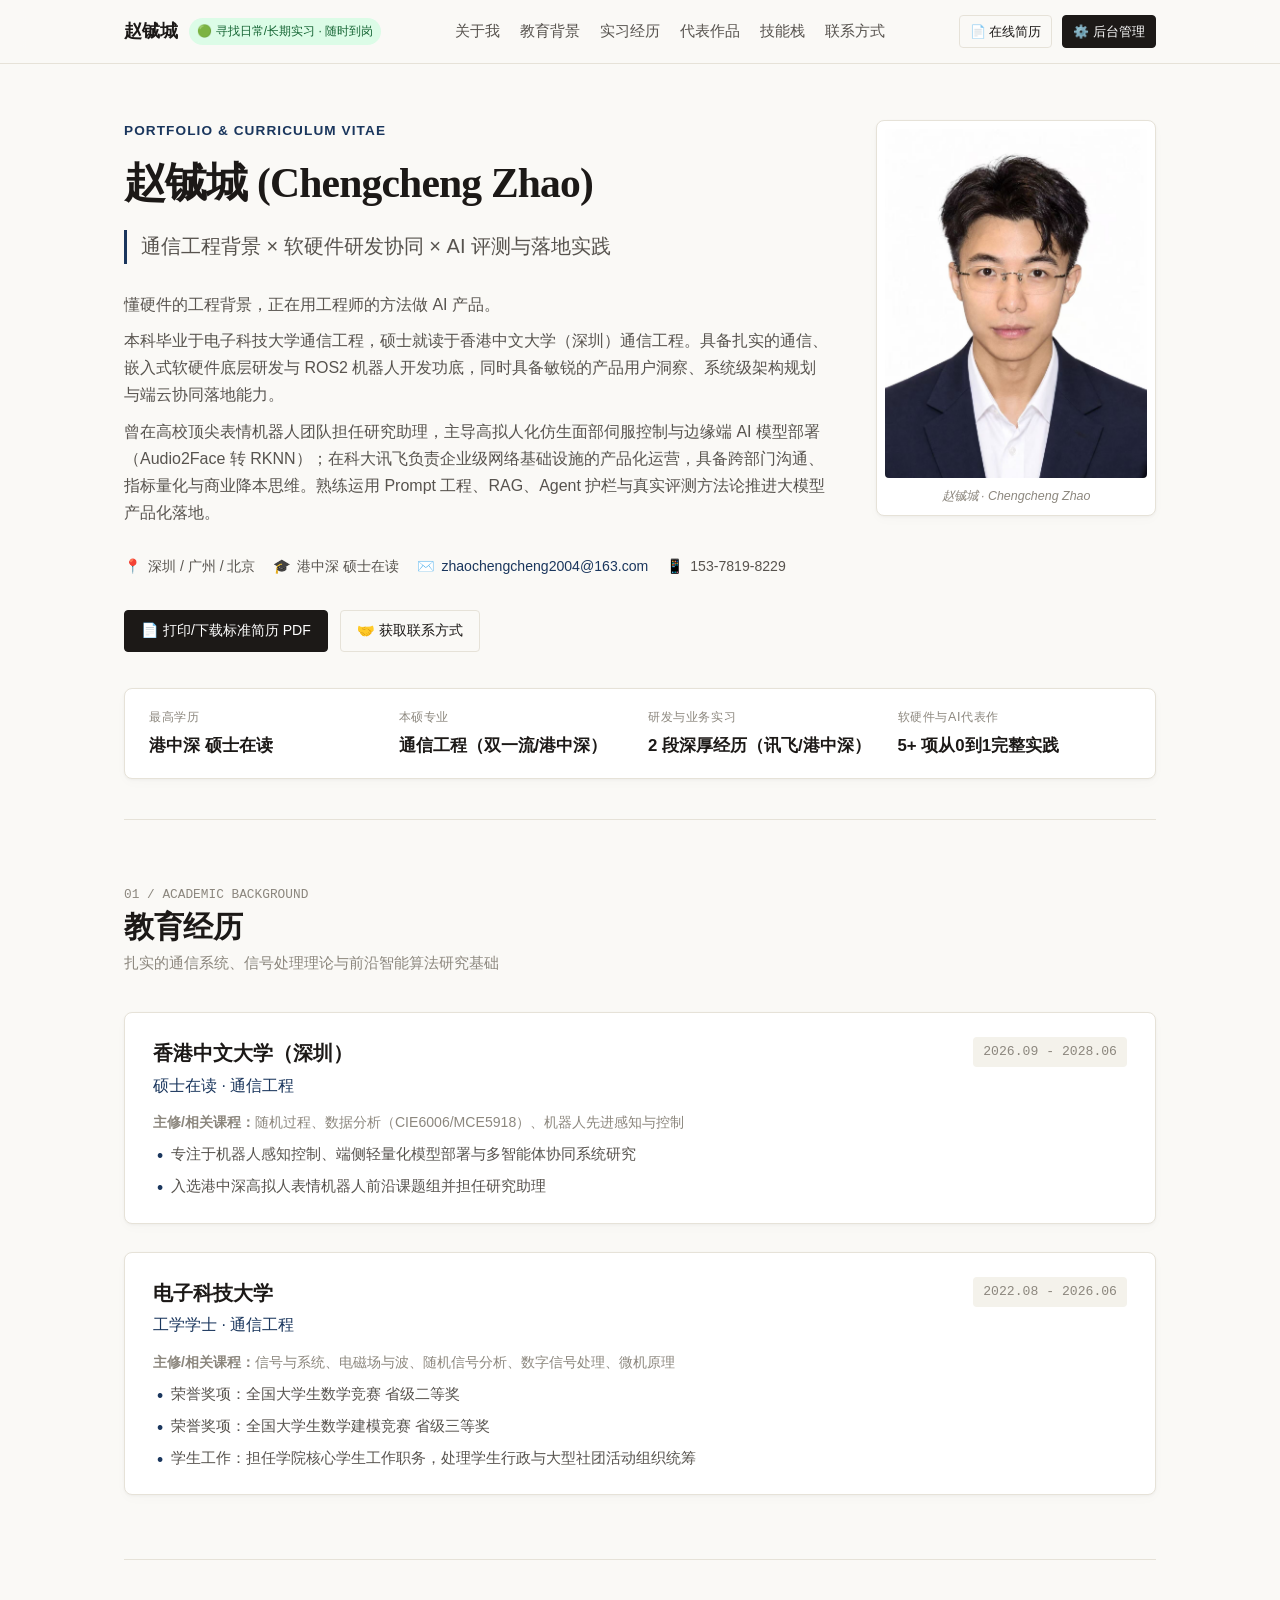
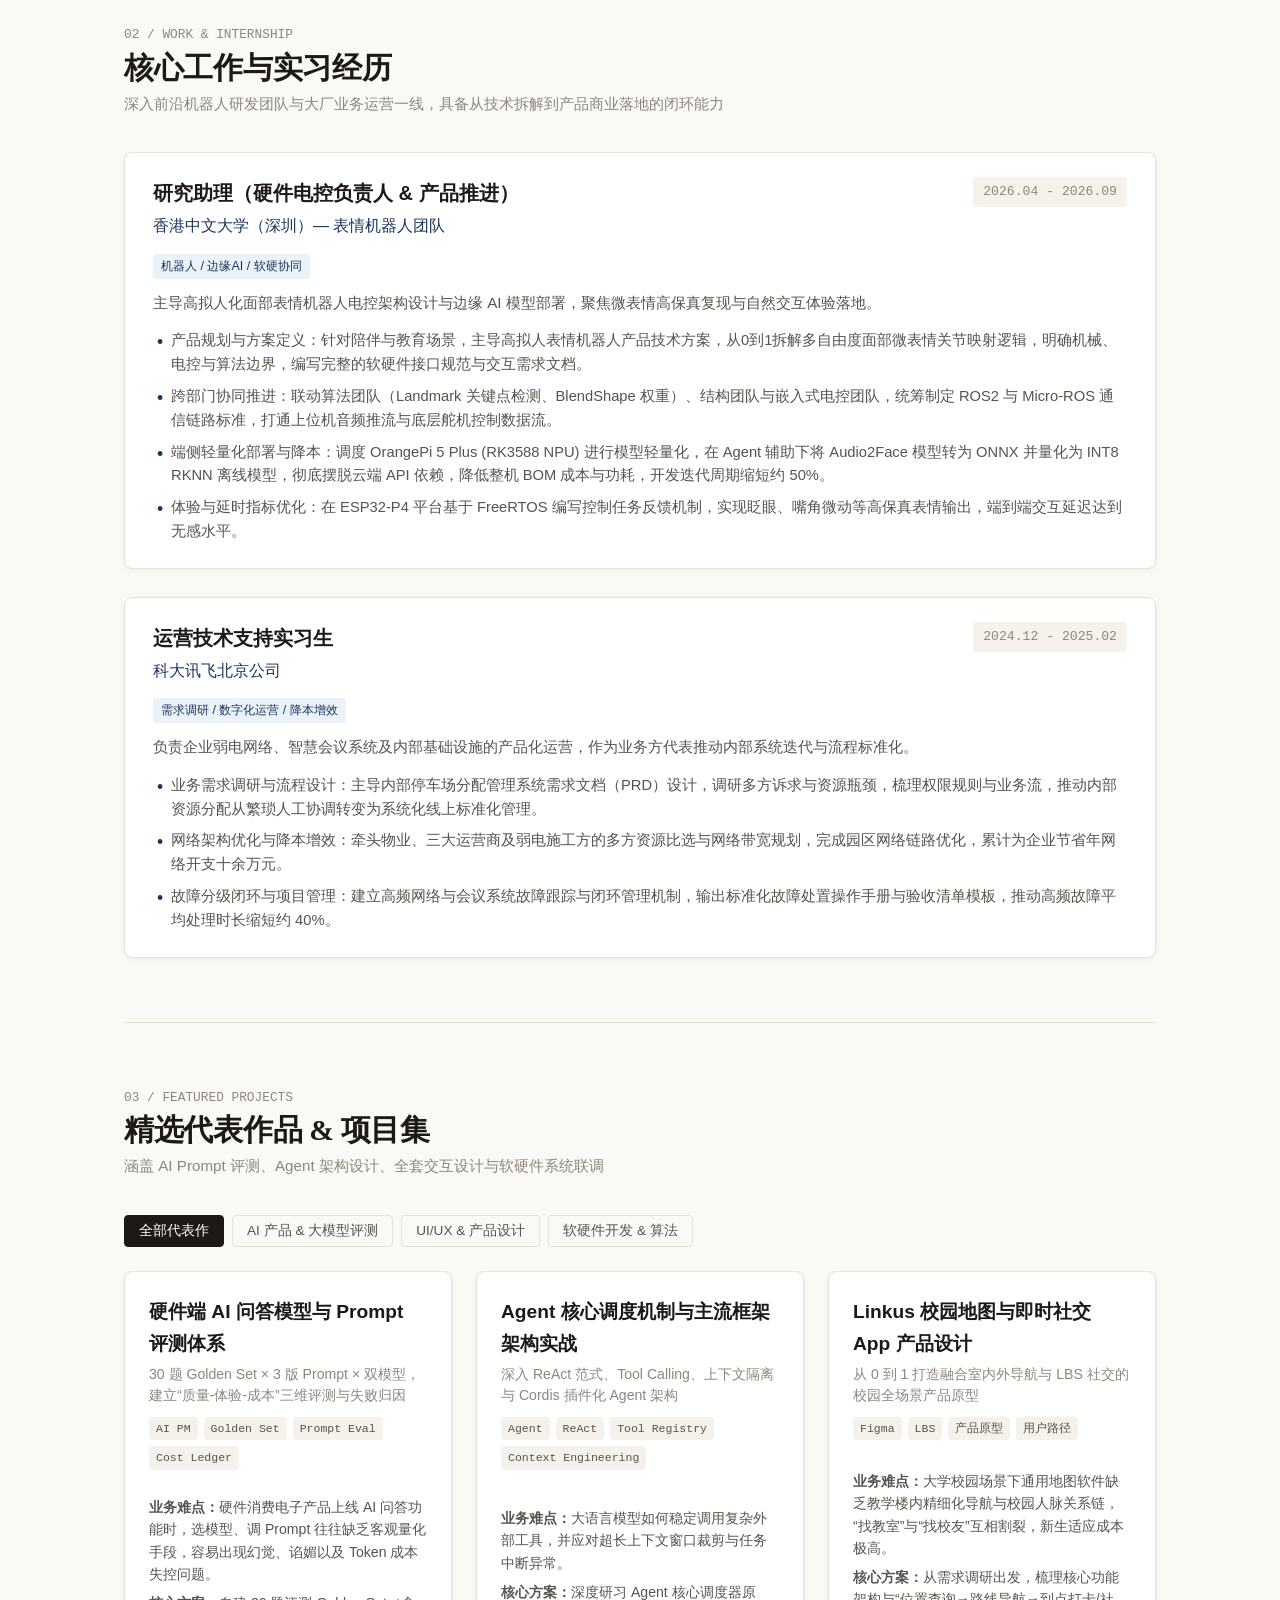
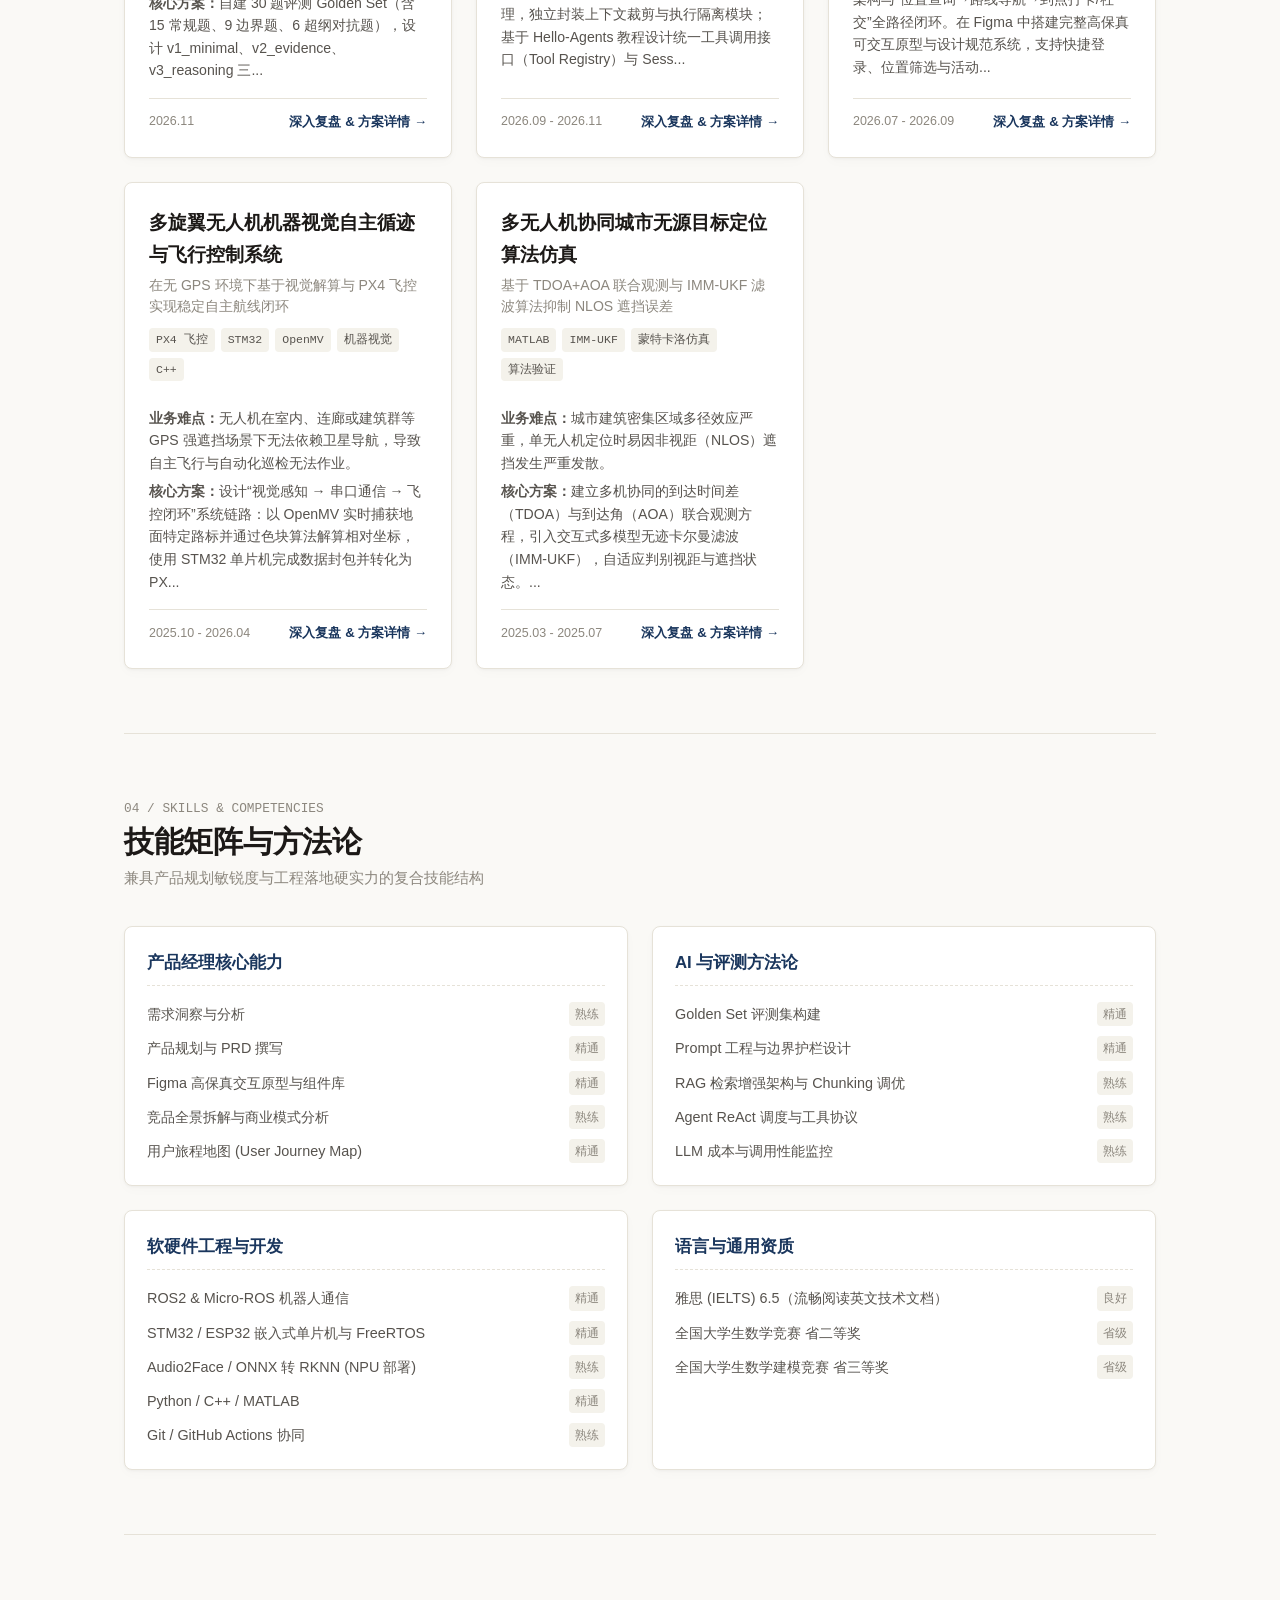
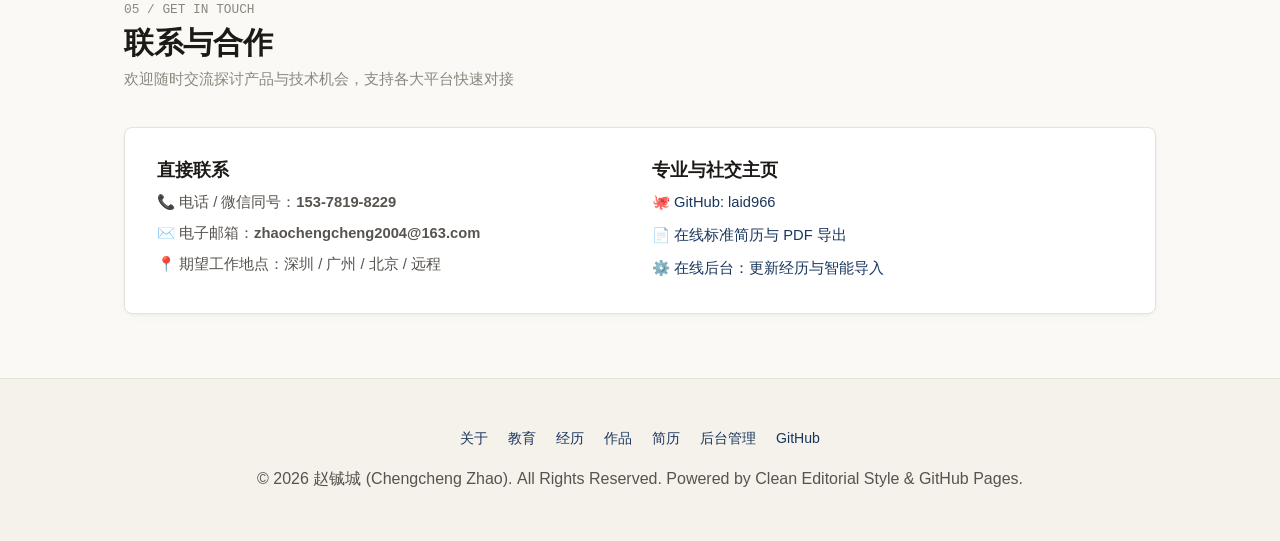
==== index.html @ 4f0aff08 "feat: initial commit for personal portfolio and intelligent resume system" ====
<!DOCTYPE html>
<html lang="zh-CN">
<head>
  <meta charset="UTF-8">
  <meta name="viewport" content="width=device-width, initial-scale=1.0">
  <title>赵铖城 (Chengcheng Zhao) | 个人主页 & 作品集</title>
  <meta name="description" content="赵铖城个人官方主页，电子科技大学本科、香港中文大学（深圳）硕士，专注 AI、消费电子与机器人产品经理。具备软硬件协同研发功底与大模型评测落地经验。">
  <meta name="keywords" content="赵铖城, Chengcheng Zhao, AI产品经理, 机器人产品经理, 消费电子, Prompt评测, RAG, 嵌入式开发">
  
  <!-- Favicon -->
  <link rel="icon" href="data:image/svg+xml,<svg xmlns=%22http://www.w3.org/2000/svg%22 viewBox=%220 0 100 100%22><text y=%22.9em%22 font-size=%2290%22>⚡</text></svg>">

  <!-- 样式文件 -->
  <link rel="stylesheet" href="css/style.css">
  <link rel="stylesheet" href="css/print.css">
</head>
<body>

  <!-- 顶部常驻导航栏 -->
  <header class="site-header">
    <div class="container header-inner">
      <div class="brand-area">
        <span class="brand-name" id="nav-brand-name">赵铖城</span>
        <span class="brand-badge" id="nav-brand-status">🟢 寻找实习</span>
      </div>

      <nav>
        <ul class="nav-links">
          <li><a href="#about" class="nav-link">关于我</a></li>
          <li><a href="#education" class="nav-link">教育背景</a></li>
          <li><a href="#experience" class="nav-link">实习经历</a></li>
          <li><a href="#projects" class="nav-link">代表作品</a></li>
          <li><a href="#skills" class="nav-link">技能栈</a></li>
          <li><a href="#contact" class="nav-link">联系方式</a></li>
        </ul>
      </nav>

      <div class="header-actions">
        <a href="resume.html" class="btn btn-outline btn-sm" title="查看标准简历排版并打印">📄 在线简历</a>
        <a href="admin.html" class="btn btn-primary btn-sm" title="进入后台修改经历与导入数据">⚙️ 后台管理</a>
      </div>
    </div>
  </header>

  <!-- 主体容器 -->
  <main class="container">

    <!-- Hero 首屏区域 -->
    <section class="hero-section" id="about">
      <div class="hero-grid">
        <div class="hero-content">
          <div class="hero-tag" id="hero-tag">PORTFOLIO & CURRICULUM VITAE</div>
          <h1 class="hero-title serif-heading" id="hero-name">赵铖城</h1>
          <div class="hero-subtitle" id="hero-subtitle">通信工程背景 × 软硬件研发协同 × AI 评测与落地实践</div>
          
          <div class="hero-bio" id="hero-bio">
            <!-- 由 JS 渲染个人介绍段落 -->
          </div>

          <div class="hero-meta">
            <span class="meta-item">📍 <span id="meta-location">深圳 / 广州 / 北京</span></span>
            <span class="meta-item">🎓 <span id="meta-degree">港中深 硕士在读</span></span>
            <span class="meta-item">✉️ <a href="mailto:zhaochengcheng2004@163.com" id="meta-email">zhaochengcheng2004@163.com</a></span>
            <span class="meta-item">📱 <span id="meta-phone">153-7819-8229</span></span>
          </div>

          <div style="margin-top: 16px; display: flex; gap: 12px;">
            <a href="resume.html" class="btn btn-primary">📄 打印/下载标准简历 PDF</a>
            <a href="#contact" class="btn btn-outline">🤝 获取联系方式</a>
          </div>
        </div>

        <div class="hero-avatar-wrapper">
          <img src="assets/images/avatar.jpg" alt="赵铖城 正装照" class="hero-avatar" id="hero-avatar-img">
          <div class="avatar-caption">赵铖城 · Chengcheng Zhao</div>
        </div>
      </div>

      <!-- 核心指标摘要条 -->
      <div class="highlights-bar" id="highlights-container">
        <!-- 由 JS 渲染 -->
      </div>
    </section>

    <!-- 教育经历 -->
    <section class="section" id="education">
      <div class="section-header">
        <div>
          <div class="section-num">01 / ACADEMIC BACKGROUND</div>
          <h2 class="section-title serif-heading">教育经历</h2>
          <div class="section-desc">扎实的通信系统、信号处理理论与前沿智能算法研究基础</div>
        </div>
      </div>

      <div class="timeline-list" id="education-container">
        <!-- 由 JS 渲染 -->
      </div>
    </section>

    <!-- 工作与实习经历 -->
    <section class="section" id="experience">
      <div class="section-header">
        <div>
          <div class="section-num">02 / WORK & INTERNSHIP</div>
          <h2 class="section-title serif-heading">核心工作与实习经历</h2>
          <div class="section-desc">深入前沿机器人研发团队与大厂业务运营一线，具备从技术拆解到产品商业落地的闭环能力</div>
        </div>
      </div>

      <div class="timeline-list" id="experience-container">
        <!-- 由 JS 渲染 -->
      </div>
    </section>

    <!-- 精选代表作品 -->
    <section class="section" id="projects">
      <div class="section-header">
        <div>
          <div class="section-num">03 / FEATURED PROJECTS</div>
          <h2 class="section-title serif-heading">精选代表作品 & 项目集</h2>
          <div class="section-desc">涵盖 AI Prompt 评测、Agent 架构设计、全套交互设计与软硬件系统联调</div>
        </div>
      </div>

      <!-- 分类切换标签 -->
      <div class="filter-tabs">
        <button class="tab-btn active" data-filter="all">全部代表作</button>
        <button class="tab-btn" data-filter="ai-pm">AI 产品 & 大模型评测</button>
        <button class="tab-btn" data-filter="product-design">UI/UX & 产品设计</button>
        <button class="tab-btn" data-filter="hardware">软硬件开发 & 算法</button>
      </div>

      <div class="project-grid" id="projects-container">
        <!-- 由 JS 渲染 -->
      </div>
    </section>

    <!-- 专业技能与方法论 -->
    <section class="section" id="skills">
      <div class="section-header">
        <div>
          <div class="section-num">04 / SKILLS & COMPETENCIES</div>
          <h2 class="section-title serif-heading">技能矩阵与方法论</h2>
          <div class="section-desc">兼具产品规划敏锐度与工程落地硬实力的复合技能结构</div>
        </div>
      </div>

      <div class="skills-grid" id="skills-container">
        <!-- 由 JS 渲染 -->
      </div>
    </section>

    <!-- 联系与社交互通 -->
    <section class="section" id="contact" style="border-bottom: none;">
      <div class="section-header">
        <div>
          <div class="section-num">05 / GET IN TOUCH</div>
          <h2 class="section-title serif-heading">联系与合作</h2>
          <div class="section-desc">欢迎随时交流探讨产品与技术机会，支持各大平台快速对接</div>
        </div>
      </div>

      <div style="background: var(--bg-card); border: 1px solid var(--border-color); border-radius: var(--radius-md); padding: 32px; box-shadow: var(--shadow-subtle);">
        <div style="display: grid; grid-template-columns: repeat(auto-fit, minmax(240px, 1fr)); gap: 24px;">
          <div>
            <h4 style="font-size: 1.1rem; margin-bottom: 8px;">直接联系</h4>
            <p style="font-size: 0.92rem; margin-bottom: 6px;">📞 电话 / 微信同号：<strong>153-7819-8229</strong></p>
            <p style="font-size: 0.92rem; margin-bottom: 6px;">✉️ 电子邮箱：<strong>zhaochengcheng2004@163.com</strong></p>
            <p style="font-size: 0.92rem;">📍 期望工作地点：深圳 / 广州 / 北京 / 远程</p>
          </div>
          <div>
            <h4 style="font-size: 1.1rem; margin-bottom: 8px;">专业与社交主页</h4>
            <div style="display: flex; flex-direction: column; gap: 8px; font-size: 0.92rem;">
              <a href="https://github.com/laid966" target="_blank" rel="noopener">🐙 GitHub: laid966</a>
              <a href="resume.html" target="_blank">📄 在线标准简历与 PDF 导出</a>
              <a href="admin.html">⚙️ 在线后台：更新经历与智能导入</a>
            </div>
          </div>
        </div>
      </div>
    </section>

  </main>

  <!-- 作品详情弹窗 Modal -->
  <div class="modal-overlay" id="project-modal">
    <div class="modal-container">
      <button class="modal-close-btn" id="modal-close-btn">&times;</button>
      <div id="modal-content">
        <!-- JS 动态填入详情 -->
      </div>
    </div>
  </div>

  <!-- 页脚 -->
  <footer class="site-footer">
    <div class="container">
      <div class="footer-links">
        <a href="#about">关于</a>
        <a href="#education">教育</a>
        <a href="#experience">经历</a>
        <a href="#projects">作品</a>
        <a href="resume.html">简历</a>
        <a href="admin.html">后台管理</a>
        <a href="https://github.com/laid966" target="_blank">GitHub</a>
      </div>
      <p>© 2026 赵铖城 (Chengcheng Zhao). All Rights Reserved. Powered by Clean Editorial Style & GitHub Pages.</p>
    </div>
  </footer>

  <!-- 脚本加载 -->
  <script src="js/site-data.js"></script>
  <script src="js/data-manager.js"></script>
  <script src="js/main.js"></script>
</body>
</html>
---- css/style.css ----
/* ==========================================================================
   极简浅色杂志/文档风核心样式 (Editorial Clean Style)
   视觉目标：温润纸感米白背景、高对比度排版、精致边框与细致微动效
   ========================================================================== */

:root {
  --bg-primary: #FAF9F6;       /* 柔和纸张背景色 */
  --bg-card: #FFFFFF;          /* 纯白卡片 */
  --bg-subtle: #F4F2EB;        /* 次级区域底色 */
  --border-color: #E6E2D8;     /* 极简细边框 */
  --border-focus: #1A1A1A;     /* 聚焦高亮边框 */
  
  --text-primary: #1C1917;     /* 主文字：深石墨灰，柔和不刺眼 */
  --text-secondary: #57534E;   /* 次级正文 */
  --text-muted: #8C877E;       /* 辅助提示、时间戳、标注 */
  
  --accent-color: #1A365D;     /* 经典牛津蓝强调色 */
  --accent-soft: #EBF2F9;      /* 强调色浅浅底色 */
  --success-color: #166534;    /* 在岗/求职状态绿 */
  --success-bg: #DCFCE7;
  
  --font-serif: "Newsreader", "Georgia", "Songti SC", "SimSun", serif;
  --font-sans: -apple-system, BlinkMacSystemFont, "Segoe UI", "PingFang SC", "Hiragino Sans GB", "Microsoft YaHei", sans-serif;
  --font-mono: "SF Mono", Menlo, Consolas, "JetBrains Mono", monospace;
  
  --max-width: 1080px;
  --header-height: 64px;
  --radius-sm: 4px;
  --radius-md: 8px;
  --radius-lg: 12px;
  --shadow-subtle: 0 1px 3px rgba(0, 0, 0, 0.04), 0 4px 12px rgba(0, 0, 0, 0.02);
  --shadow-hover: 0 6px 20px rgba(0, 0, 0, 0.06);
}

/* 基础重置 */
*, *::before, *::after {
  box-sizing: border-box;
  margin: 0;
  padding: 0;
}

html {
  scroll-behavior: smooth;
  font-size: 16px;
  background-color: var(--bg-primary);
  color: var(--text-primary);
}

body {
  font-family: var(--font-sans);
  line-height: 1.68;
  -webkit-font-smoothing: antialiased;
  -moz-osx-font-smoothing: grayscale;
  background-color: var(--bg-primary);
  color: var(--text-primary);
  overflow-x: hidden;
}

/* 排版基础 */
h1, h2, h3, h4 {
  color: var(--text-primary);
  font-weight: 600;
  line-height: 1.25;
}

.serif-heading {
  font-family: var(--font-serif);
  letter-spacing: -0.02em;
}

p {
  color: var(--text-secondary);
  font-size: 1rem;
}

a {
  color: var(--accent-color);
  text-decoration: none;
  transition: color 0.15s ease;
}

a:hover {
  text-decoration: underline;
}

/* 容器通用 */
.container {
  width: 100%;
  max-width: var(--max-width);
  margin: 0 auto;
  padding: 0 24px;
}

/* ==========================================================================
   Header 导航栏
   ========================================================================== */
.site-header {
  position: sticky;
  top: 0;
  z-index: 100;
  background-color: rgba(250, 249, 246, 0.88);
  backdrop-filter: blur(12px);
  -webkit-backdrop-filter: blur(12px);
  border-bottom: 1px solid var(--border-color);
  height: var(--header-height);
  display: flex;
  align-items: center;
}

.header-inner {
  display: flex;
  justify-content: space-between;
  align-items: center;
}

.brand-area {
  display: flex;
  align-items: center;
  gap: 12px;
}

.brand-name {
  font-size: 1.15rem;
  font-weight: 700;
  color: var(--text-primary);
  letter-spacing: -0.01em;
}

.brand-badge {
  font-size: 0.75rem;
  padding: 3px 8px;
  background-color: var(--success-bg);
  color: var(--success-color);
  border-radius: 999px;
  font-weight: 500;
  display: inline-flex;
  align-items: center;
  gap: 4px;
}

.nav-links {
  display: flex;
  align-items: center;
  gap: 20px;
  list-style: none;
}

.nav-link {
  font-size: 0.92rem;
  color: var(--text-secondary);
  font-weight: 500;
  transition: color 0.2s ease;
}

.nav-link:hover {
  color: var(--text-primary);
  text-decoration: none;
}

.header-actions {
  display: flex;
  align-items: center;
  gap: 10px;
}

/* 按钮通用 */
.btn {
  display: inline-flex;
  align-items: center;
  justify-content: center;
  gap: 6px;
  padding: 8px 16px;
  font-size: 0.88rem;
  font-weight: 500;
  border-radius: var(--radius-sm);
  border: 1px solid transparent;
  cursor: pointer;
  transition: all 0.2s cubic-bezier(0.16, 1, 0.3, 1);
  text-decoration: none;
}

.btn-primary {
  background-color: var(--text-primary);
  color: #FFFFFF !important;
  border-color: var(--text-primary);
}

.btn-primary:hover {
  background-color: #333;
  text-decoration: none;
  transform: translateY(-1px);
}

.btn-outline {
  background-color: transparent;
  color: var(--text-primary);
  border-color: var(--border-color);
}

.btn-outline:hover {
  background-color: var(--bg-card);
  border-color: var(--text-primary);
  text-decoration: none;
}

.btn-sm {
  padding: 5px 10px;
  font-size: 0.8rem;
}

/* ==========================================================================
   Hero 首屏区域（杂志大版面）
   ========================================================================== */
.hero-section {
  padding: 56px 0 40px;
  border-bottom: 1px solid var(--border-color);
}

.hero-grid {
  display: grid;
  grid-template-columns: 1fr 280px;
  gap: 48px;
  align-items: start;
}

.hero-content {
  display: flex;
  flex-direction: column;
  gap: 16px;
}

.hero-tag {
  font-size: 0.85rem;
  text-transform: uppercase;
  letter-spacing: 0.08em;
  color: var(--accent-color);
  font-weight: 600;
}

.hero-title {
  font-size: 2.6rem;
  line-height: 1.18;
  color: var(--text-primary);
}

.hero-subtitle {
  font-size: 1.25rem;
  color: var(--text-secondary);
  font-weight: 400;
  border-left: 3px solid var(--accent-color);
  padding-left: 14px;
  margin: 6px 0 12px;
}

.hero-bio {
  display: flex;
  flex-direction: column;
  gap: 10px;
  font-size: 0.98rem;
  color: var(--text-secondary);
}

.hero-meta {
  display: flex;
  flex-wrap: wrap;
  gap: 18px;
  padding-top: 12px;
  font-size: 0.88rem;
  color: var(--text-secondary);
}

.meta-item {
  display: inline-flex;
  align-items: center;
  gap: 6px;
}

.hero-avatar-wrapper {
  position: relative;
  background: var(--bg-card);
  padding: 8px;
  border: 1px solid var(--border-color);
  border-radius: var(--radius-md);
  box-shadow: var(--shadow-subtle);
}

.hero-avatar {
  width: 100%;
  aspect-ratio: 3 / 4;
  object-fit: cover;
  border-radius: var(--radius-sm);
  display: block;
}

.avatar-caption {
  margin-top: 8px;
  font-size: 0.78rem;
  color: var(--text-muted);
  text-align: center;
  font-style: italic;
}

/* 核心指标微数据条 */
.highlights-bar {
  display: grid;
  grid-template-columns: repeat(4, 1fr);
  gap: 16px;
  margin-top: 36px;
  padding: 18px 24px;
  background: var(--bg-card);
  border: 1px solid var(--border-color);
  border-radius: var(--radius-md);
  box-shadow: var(--shadow-subtle);
}

.highlight-item {
  display: flex;
  flex-direction: column;
  gap: 4px;
}

.highlight-label {
  font-size: 0.78rem;
  color: var(--text-muted);
  text-transform: uppercase;
  letter-spacing: 0.05em;
}

.highlight-value {
  font-size: 1.05rem;
  font-weight: 600;
  color: var(--text-primary);
}

/* ==========================================================================
   Section 结构规范
   ========================================================================== */
.section {
  padding: 64px 0;
  border-bottom: 1px solid var(--border-color);
}

.section-header {
  margin-bottom: 36px;
  display: flex;
  justify-content: space-between;
  align-items: flex-end;
}

.section-num {
  font-family: var(--font-mono);
  font-size: 0.8rem;
  color: var(--text-muted);
  margin-bottom: 4px;
}

.section-title {
  font-size: 1.85rem;
  letter-spacing: -0.01em;
}

.section-desc {
  font-size: 0.95rem;
  color: var(--text-muted);
  margin-top: 4px;
}

/* ==========================================================================
   经历模块 (Experience & Education)
   ========================================================================== */
.timeline-list {
  display: flex;
  flex-direction: column;
  gap: 28px;
}

.timeline-card {
  background: var(--bg-card);
  border: 1px solid var(--border-color);
  border-radius: var(--radius-md);
  padding: 24px 28px;
  transition: all 0.2s ease;
  box-shadow: var(--shadow-subtle);
}

.timeline-card:hover {
  border-color: #C8C3B8;
  box-shadow: var(--shadow-hover);
}

.card-header-row {
  display: flex;
  justify-content: space-between;
  align-items: flex-start;
  margin-bottom: 12px;
}

.role-title {
  font-size: 1.25rem;
  font-weight: 600;
  color: var(--text-primary);
}

.company-name {
  font-size: 1rem;
  font-weight: 500;
  color: var(--accent-color);
  margin-top: 2px;
}

.period-badge {
  font-family: var(--font-mono);
  font-size: 0.82rem;
  color: var(--text-muted);
  background: var(--bg-subtle);
  padding: 4px 10px;
  border-radius: var(--radius-sm);
  white-space: nowrap;
}

.tag-badge {
  font-size: 0.78rem;
  padding: 2px 8px;
  background-color: var(--accent-soft);
  color: var(--accent-color);
  border-radius: var(--radius-sm);
  display: inline-block;
  margin-bottom: 12px;
}

.card-summary {
  font-size: 0.95rem;
  color: var(--text-secondary);
  margin-bottom: 14px;
  line-height: 1.6;
}

.bullet-points {
  list-style: none;
  display: flex;
  flex-direction: column;
  gap: 8px;
}

.bullet-points li {
  position: relative;
  padding-left: 18px;
  font-size: 0.92rem;
  color: var(--text-secondary);
  line-height: 1.62;
}

.bullet-points li::before {
  content: "•";
  position: absolute;
  left: 4px;
  color: var(--accent-color);
  font-size: 1.1rem;
  top: -1px;
}

/* ==========================================================================
   作品集模块 (Projects & Portfolio)
   ========================================================================== */
.filter-tabs {
  display: flex;
  gap: 8px;
  margin-bottom: 24px;
}

.tab-btn {
  background: transparent;
  border: 1px solid var(--border-color);
  padding: 6px 14px;
  font-size: 0.85rem;
  border-radius: var(--radius-sm);
  cursor: pointer;
  color: var(--text-secondary);
  transition: all 0.15s ease;
}

.tab-btn:hover {
  background: var(--bg-card);
  color: var(--text-primary);
}

.tab-btn.active {
  background: var(--text-primary);
  border-color: var(--text-primary);
  color: #FFFFFF;
}

.project-grid {
  display: grid;
  grid-template-columns: repeat(auto-fit, minmax(320px, 1fr));
  gap: 24px;
}

.project-card {
  background: var(--bg-card);
  border: 1px solid var(--border-color);
  border-radius: var(--radius-md);
  padding: 24px;
  display: flex;
  flex-direction: column;
  justify-content: space-between;
  cursor: pointer;
  transition: all 0.2s cubic-bezier(0.16, 1, 0.3, 1);
  box-shadow: var(--shadow-subtle);
}

.project-card:hover {
  transform: translateY(-2px);
  border-color: var(--text-primary);
  box-shadow: var(--shadow-hover);
}

.project-card-header {
  margin-bottom: 12px;
}

.project-title {
  font-size: 1.2rem;
  font-weight: 600;
  margin-bottom: 4px;
}

.project-subtitle {
  font-size: 0.88rem;
  color: var(--text-muted);
  margin-bottom: 12px;
  line-height: 1.45;
}

.project-body {
  font-size: 0.9rem;
  color: var(--text-secondary);
  margin-bottom: 16px;
  line-height: 1.6;
}

.project-tags {
  display: flex;
  flex-wrap: wrap;
  gap: 6px;
  margin-bottom: 14px;
}

.project-tag {
  font-family: var(--font-mono);
  font-size: 0.72rem;
  background: var(--bg-subtle);
  color: var(--text-secondary);
  padding: 2px 7px;
  border-radius: var(--radius-sm);
}

.project-footer {
  display: flex;
  justify-content: space-between;
  align-items: center;
  border-top: 1px solid var(--border-color);
  padding-top: 12px;
  font-size: 0.82rem;
}

.detail-link {
  font-weight: 600;
  color: var(--accent-color);
  display: inline-flex;
  align-items: center;
  gap: 4px;
}

/* ==========================================================================
   技能能力模块
   ========================================================================== */
.skills-grid {
  display: grid;
  grid-template-columns: repeat(2, 1fr);
  gap: 24px;
}

.skill-category-card {
  background: var(--bg-card);
  border: 1px solid var(--border-color);
  border-radius: var(--radius-md);
  padding: 22px;
  box-shadow: var(--shadow-subtle);
}

.skill-cat-title {
  font-size: 1.05rem;
  font-weight: 600;
  margin-bottom: 16px;
  border-bottom: 1px dashed var(--border-color);
  padding-bottom: 8px;
  color: var(--accent-color);
}

.skill-list {
  display: flex;
  flex-direction: column;
  gap: 10px;
}

.skill-row {
  display: flex;
  justify-content: space-between;
  align-items: center;
  font-size: 0.9rem;
}

.skill-name {
  color: var(--text-secondary);
}

.skill-level-badge {
  font-size: 0.75rem;
  background: var(--bg-subtle);
  color: var(--text-muted);
  padding: 2px 6px;
  border-radius: var(--radius-sm);
}

/* ==========================================================================
   模态框 (Modal / Detail Dialog)
   ========================================================================== */
.modal-overlay {
  position: fixed;
  top: 0;
  left: 0;
  width: 100vw;
  height: 100vh;
  background: rgba(28, 25, 23, 0.45);
  backdrop-filter: blur(4px);
  z-index: 999;
  display: none;
  align-items: center;
  justify-content: center;
  padding: 20px;
}

.modal-overlay.active {
  display: flex;
}

.modal-container {
  background: var(--bg-card);
  width: 100%;
  max-width: 680px;
  max-height: 85vh;
  overflow-y: auto;
  border-radius: var(--radius-lg);
  border: 1px solid var(--border-color);
  box-shadow: 0 20px 40px rgba(0, 0, 0, 0.15);
  padding: 32px;
  position: relative;
}

.modal-close-btn {
  position: absolute;
  top: 20px;
  right: 20px;
  background: transparent;
  border: none;
  font-size: 1.4rem;
  cursor: pointer;
  color: var(--text-muted);
  line-height: 1;
}

.modal-close-btn:hover {
  color: var(--text-primary);
}

/* ==========================================================================
   页脚 (Footer)
   ========================================================================== */
.site-footer {
  padding: 48px 0;
  text-align: center;
  font-size: 0.88rem;
  color: var(--text-muted);
  border-top: 1px solid var(--border-color);
  background: var(--bg-subtle);
}

.footer-links {
  display: flex;
  justify-content: center;
  gap: 20px;
  margin-bottom: 16px;
}

/* 响应式调整 */
@media (max-width: 768px) {
  .hero-grid {
    grid-template-columns: 1fr;
    gap: 32px;
  }
  
  .hero-avatar-wrapper {
    max-width: 220px;
    margin: 0 auto;
  }

  .highlights-bar {
    grid-template-columns: repeat(2, 1fr);
  }

  .skills-grid {
    grid-template-columns: 1fr;
  }

  .nav-links {
    display: none; /* 移动端精简头部 */
  }
  
  .hero-title {
    font-size: 2.1rem;
  }
}
---- css/print.css ----
/* ==========================================================================
   A4 纸张矢量级打印样式 (Print Optimized CSS)
   目标：完全隐藏网页导航与操作按钮，消除屏幕阴影，按标准纸质排版单页/双页
   ========================================================================== */

@page {
  size: A4 portrait;
  margin: 12mm 14mm 12mm 14mm;
}

@media print {
  /* 隐藏所有网页交互控件 */
  .no-print,
  .site-header,
  .site-footer,
  .filter-tabs,
  .btn,
  .admin-bar,
  .print-action-bar,
  .modal-overlay {
    display: none !important;
  }

  body, html {
    background: #FFFFFF !important;
    color: #000000 !important;
    font-size: 10.5pt !important;
    line-height: 1.45 !important;
    font-family: -apple-system, BlinkMacSystemFont, "Segoe UI", "PingFang SC", "Microsoft YaHei", serif !important;
    margin: 0 !important;
    padding: 0 !important;
  }

  .resume-container {
    max-width: 100% !important;
    margin: 0 !important;
    padding: 0 !important;
    box-shadow: none !important;
    border: none !important;
  }

  /* 简历头部与头像 */
  .resume-header {
    border-bottom: 1.5pt solid #000000 !important;
    padding-bottom: 8pt !important;
    margin-bottom: 10pt !important;
    display: flex !important;
    justify-content: space-between !important;
    align-items: center !important;
  }

  .resume-avatar {
    width: 22mm !important;
    height: 29mm !important;
    object-fit: cover !important;
    border: 0.5pt solid #888888 !important;
    border-radius: 2px !important;
  }

  /* 模块标题 */
  .resume-section-title {
    font-size: 11.5pt !important;
    font-weight: 700 !important;
    color: #000000 !important;
    border-bottom: 1pt solid #333333 !important;
    padding-bottom: 2pt !important;
    margin-top: 10pt !important;
    margin-bottom: 6pt !important;
    text-transform: uppercase !important;
    letter-spacing: 0.5pt !important;
  }

  .resume-item {
    page-break-inside: avoid !important;
    margin-bottom: 8pt !important;
  }

  .resume-item-header {
    display: flex !important;
    justify-content: space-between !important;
    font-weight: 600 !important;
    font-size: 10.5pt !important;
    margin-bottom: 2pt !important;
  }

  .resume-item-sub {
    font-size: 9.5pt !important;
    color: #333333 !important;
    margin-bottom: 3pt !important;
    font-weight: 500 !important;
  }

  .resume-bullets {
    padding-left: 14pt !important;
    margin: 0 !important;
  }

  .resume-bullets li {
    font-size: 9.2pt !important;
    line-height: 1.4 !important;
    margin-bottom: 2pt !important;
    color: #111111 !important;
  }

  /* 保证打印文字极清 */
  * {
    -webkit-print-color-adjust: exact !important;
    print-color-adjust: exact !important;
  }
}
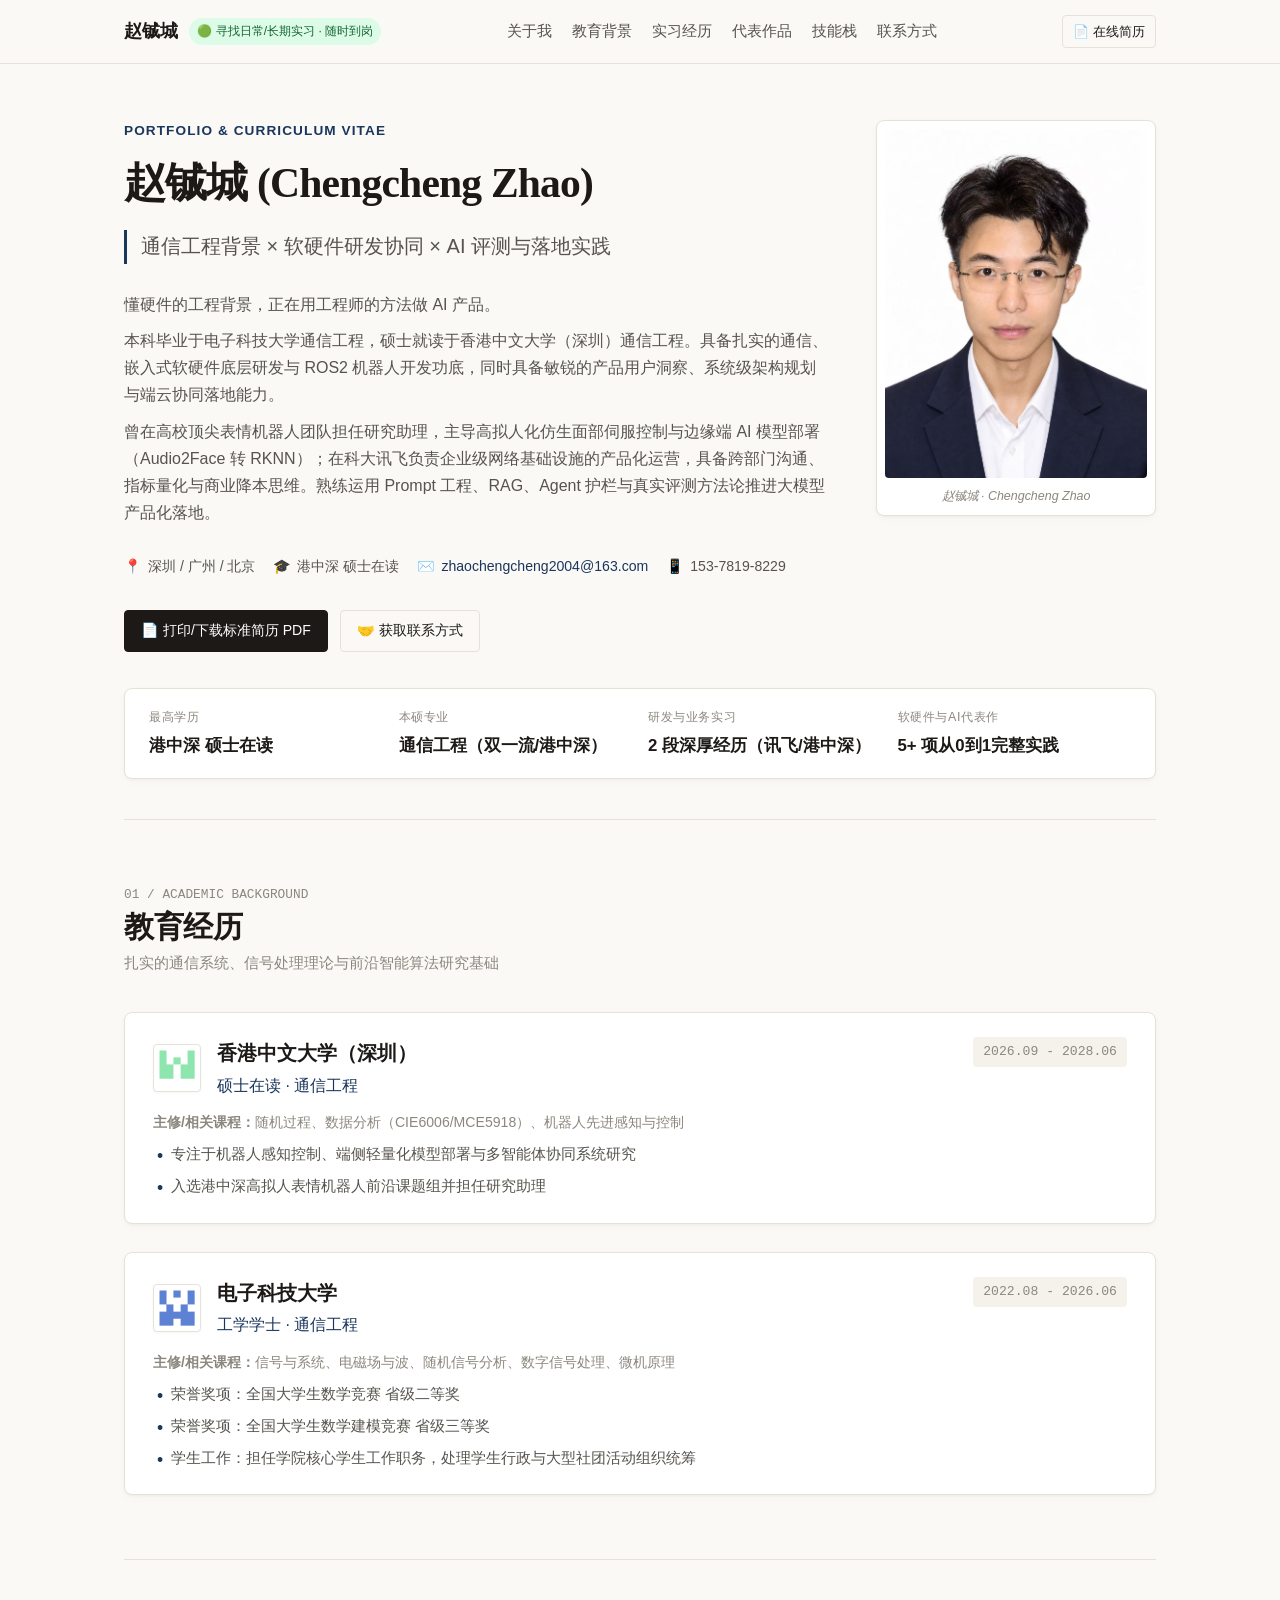
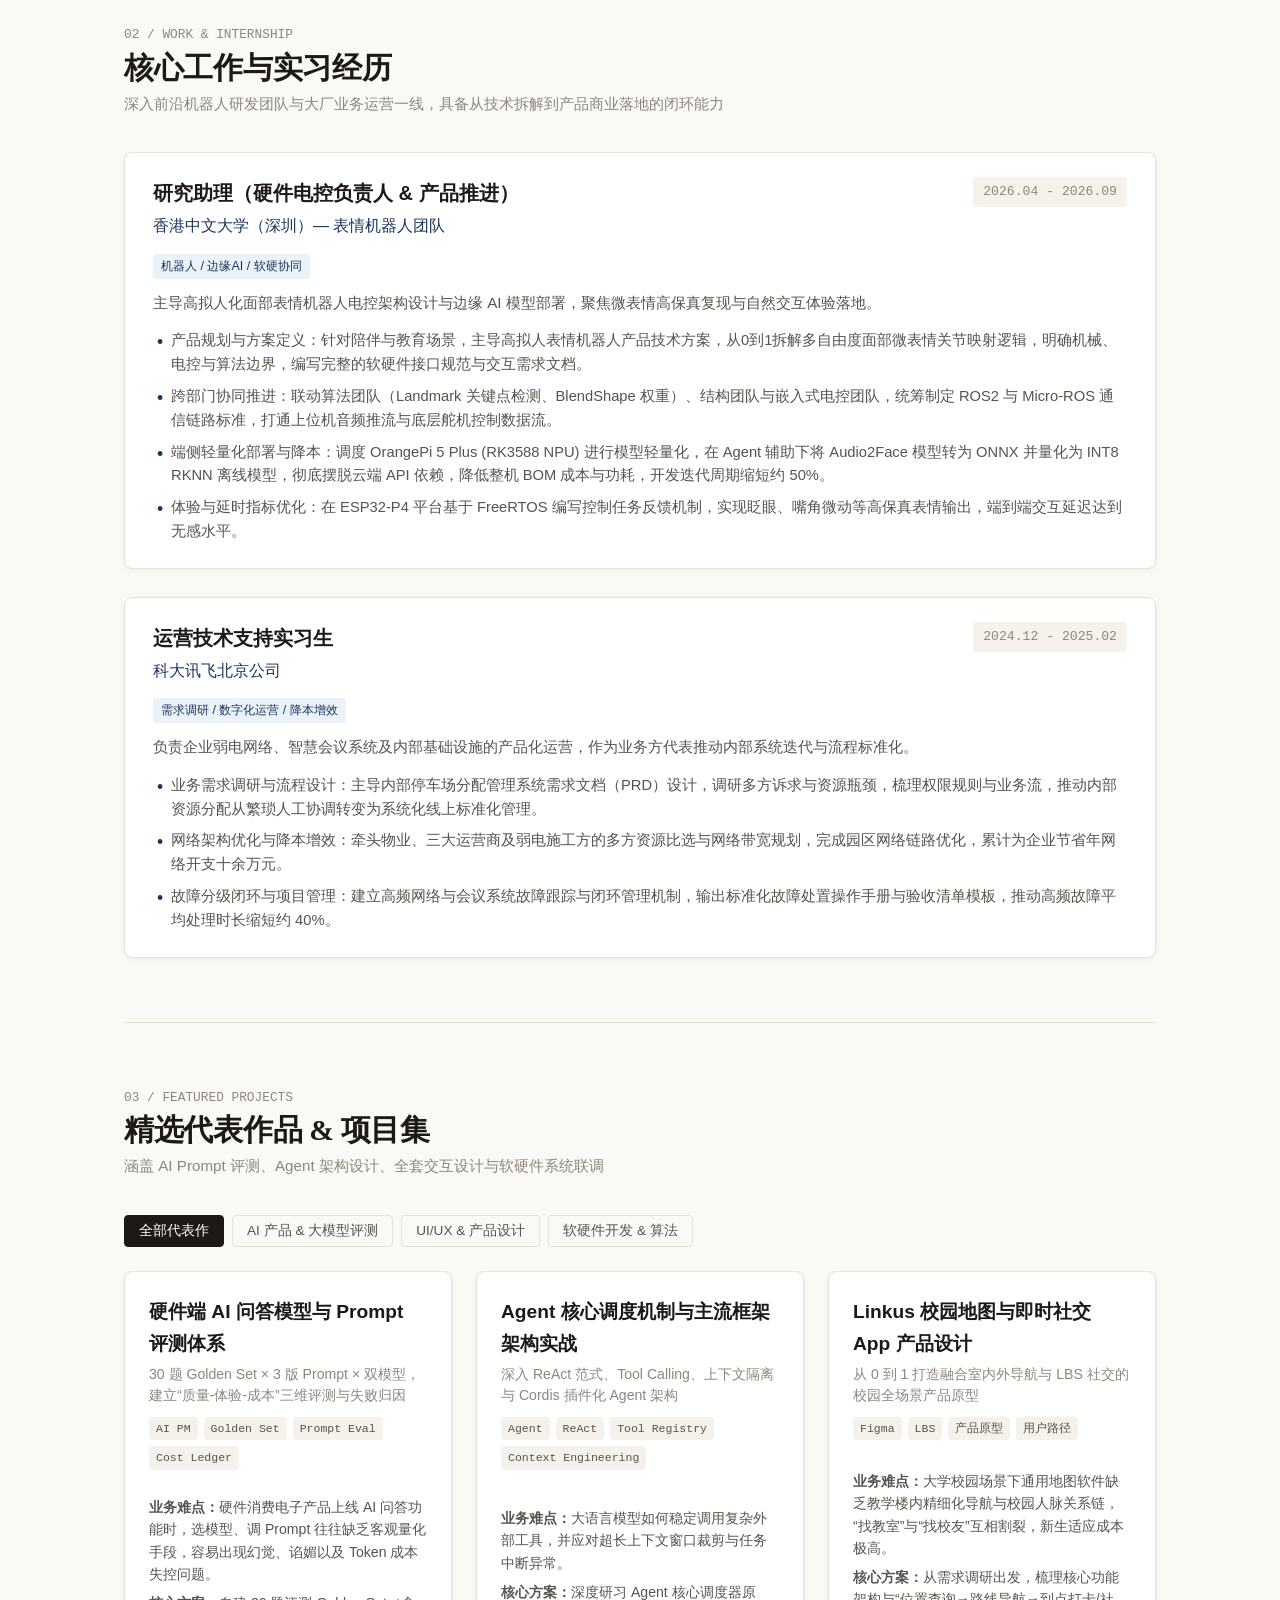
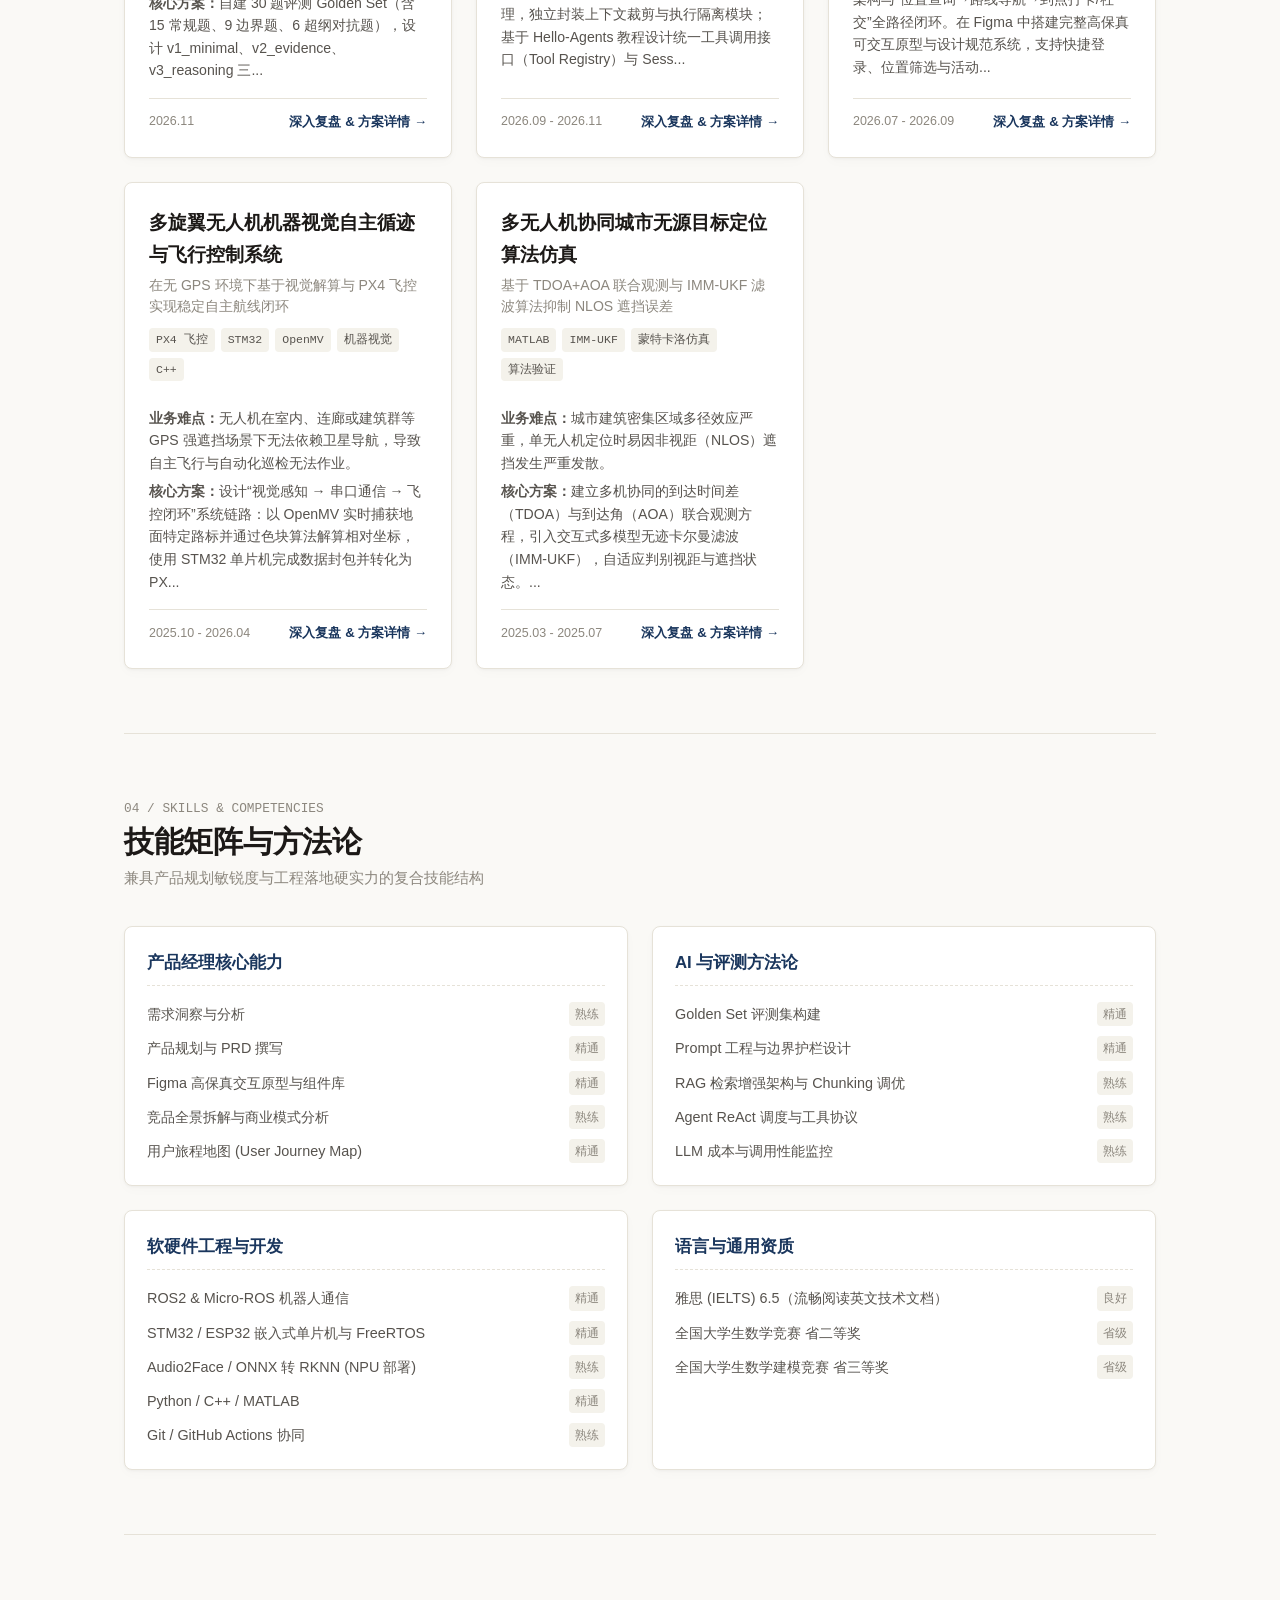
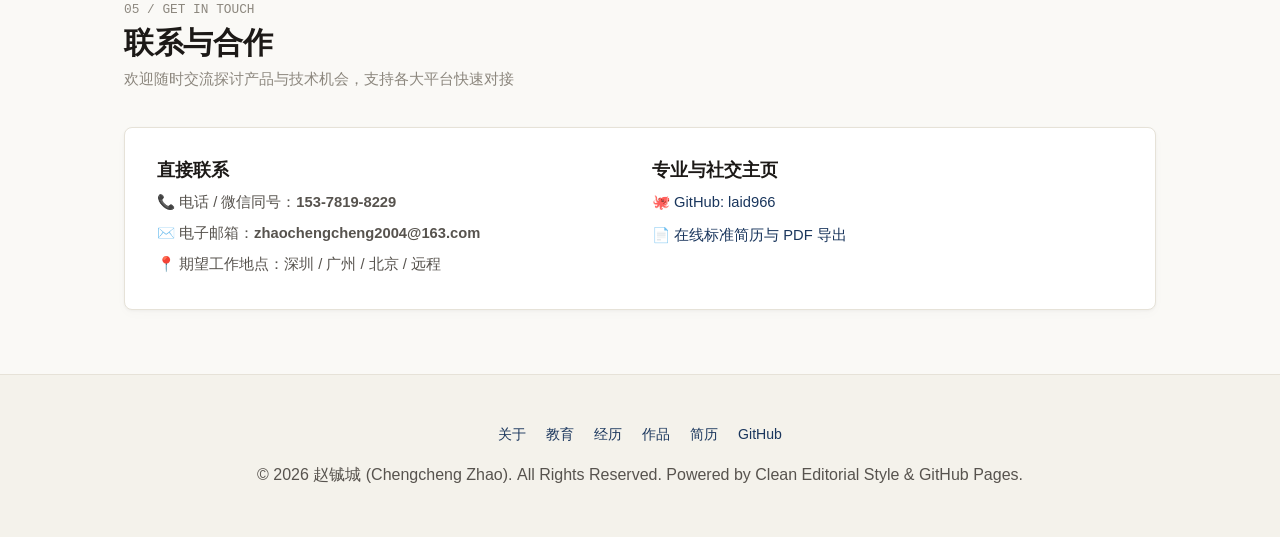
==== commit 07ed5fd5: "feat: password-gated private admin panel, remove public admin entries, storage v2 with logo field me" ====
--- a/index.html
+++ b/index.html
@@ -37,7 +37,6 @@
 
       <div class="header-actions">
         <a href="resume.html" class="btn btn-outline btn-sm" title="查看标准简历排版并打印">📄 在线简历</a>
-        <a href="admin.html" class="btn btn-primary btn-sm" title="进入后台修改经历与导入数据">⚙️ 后台管理</a>
       </div>
     </div>
   </header>
@@ -173,7 +172,6 @@
             <div style="display: flex; flex-direction: column; gap: 8px; font-size: 0.92rem;">
               <a href="https://github.com/laid966" target="_blank" rel="noopener">🐙 GitHub: laid966</a>
               <a href="resume.html" target="_blank">📄 在线标准简历与 PDF 导出</a>
-              <a href="admin.html">⚙️ 在线后台：更新经历与智能导入</a>
             </div>
           </div>
         </div>
@@ -201,7 +199,6 @@
         <a href="#experience">经历</a>
         <a href="#projects">作品</a>
         <a href="resume.html">简历</a>
-        <a href="admin.html">后台管理</a>
         <a href="https://github.com/laid966" target="_blank">GitHub</a>
       </div>
       <p>© 2026 赵铖城 (Chengcheng Zhao). All Rights Reserved. Powered by Clean Editorial Style & GitHub Pages.</p>
--- a/css/style.css
+++ b/css/style.css
@@ -401,6 +401,17 @@
   color: var(--text-primary);
 }
 
+.edu-logo-badge {
+  width: 48px;
+  height: 48px;
+  object-fit: contain;
+  background: #FFFFFF;
+  padding: 2px;
+  border-radius: var(--radius-sm);
+  border: 1px solid var(--border-color);
+  box-shadow: 0 1px 3px rgba(0, 0, 0, 0.04);
+}
+
 .company-name {
   font-size: 1rem;
   font-weight: 500;
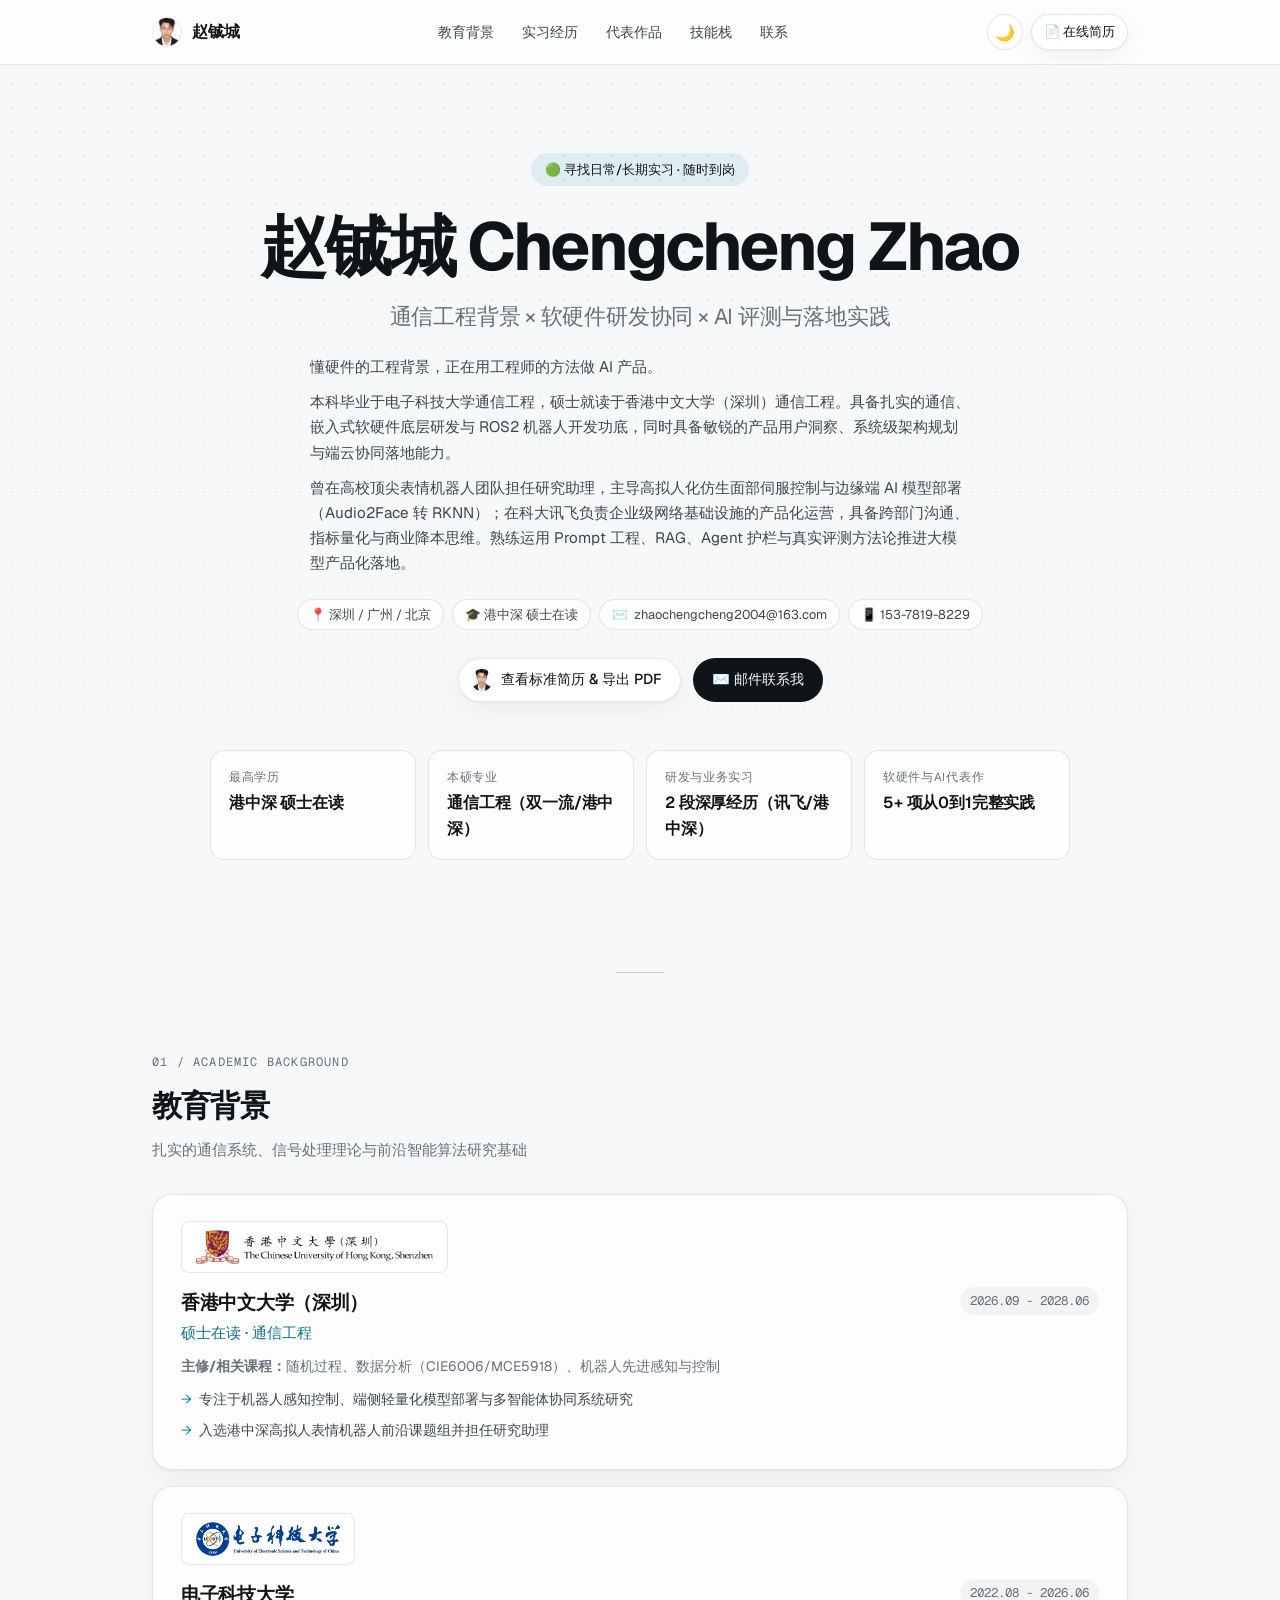
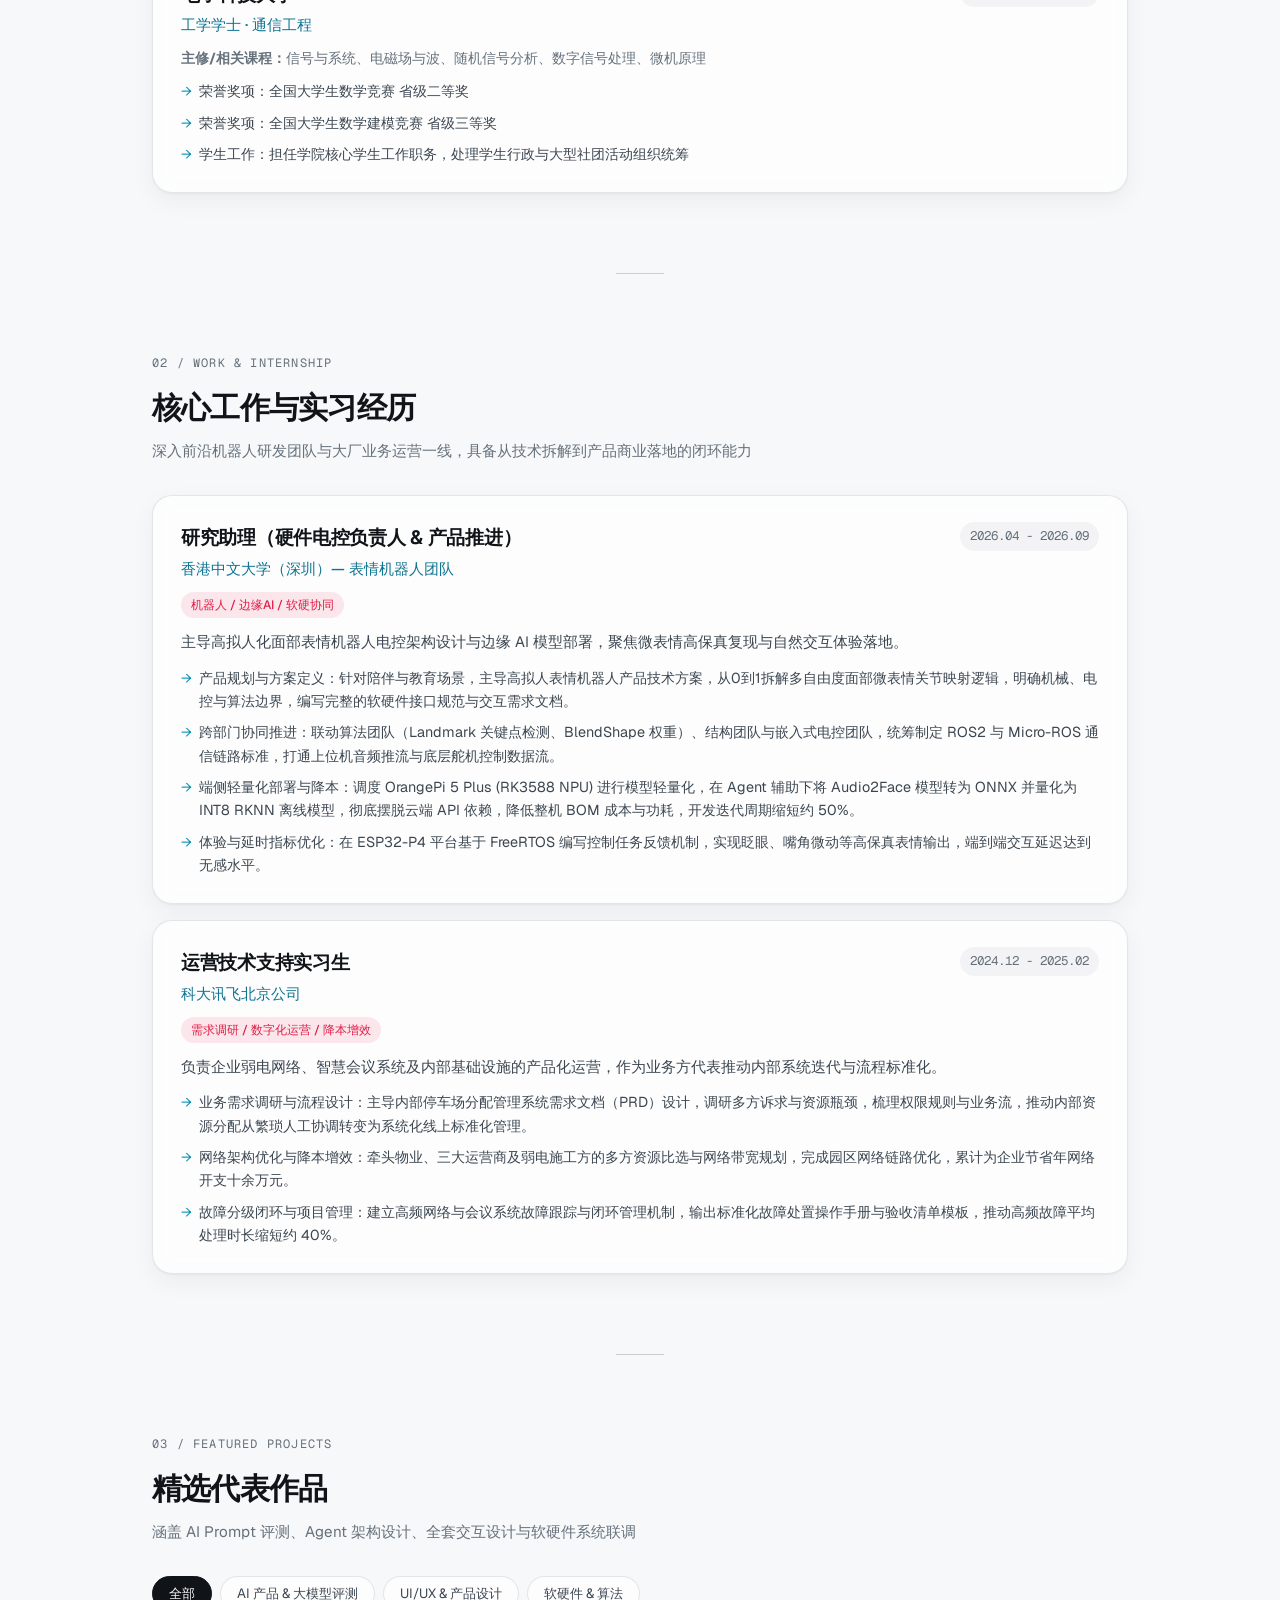
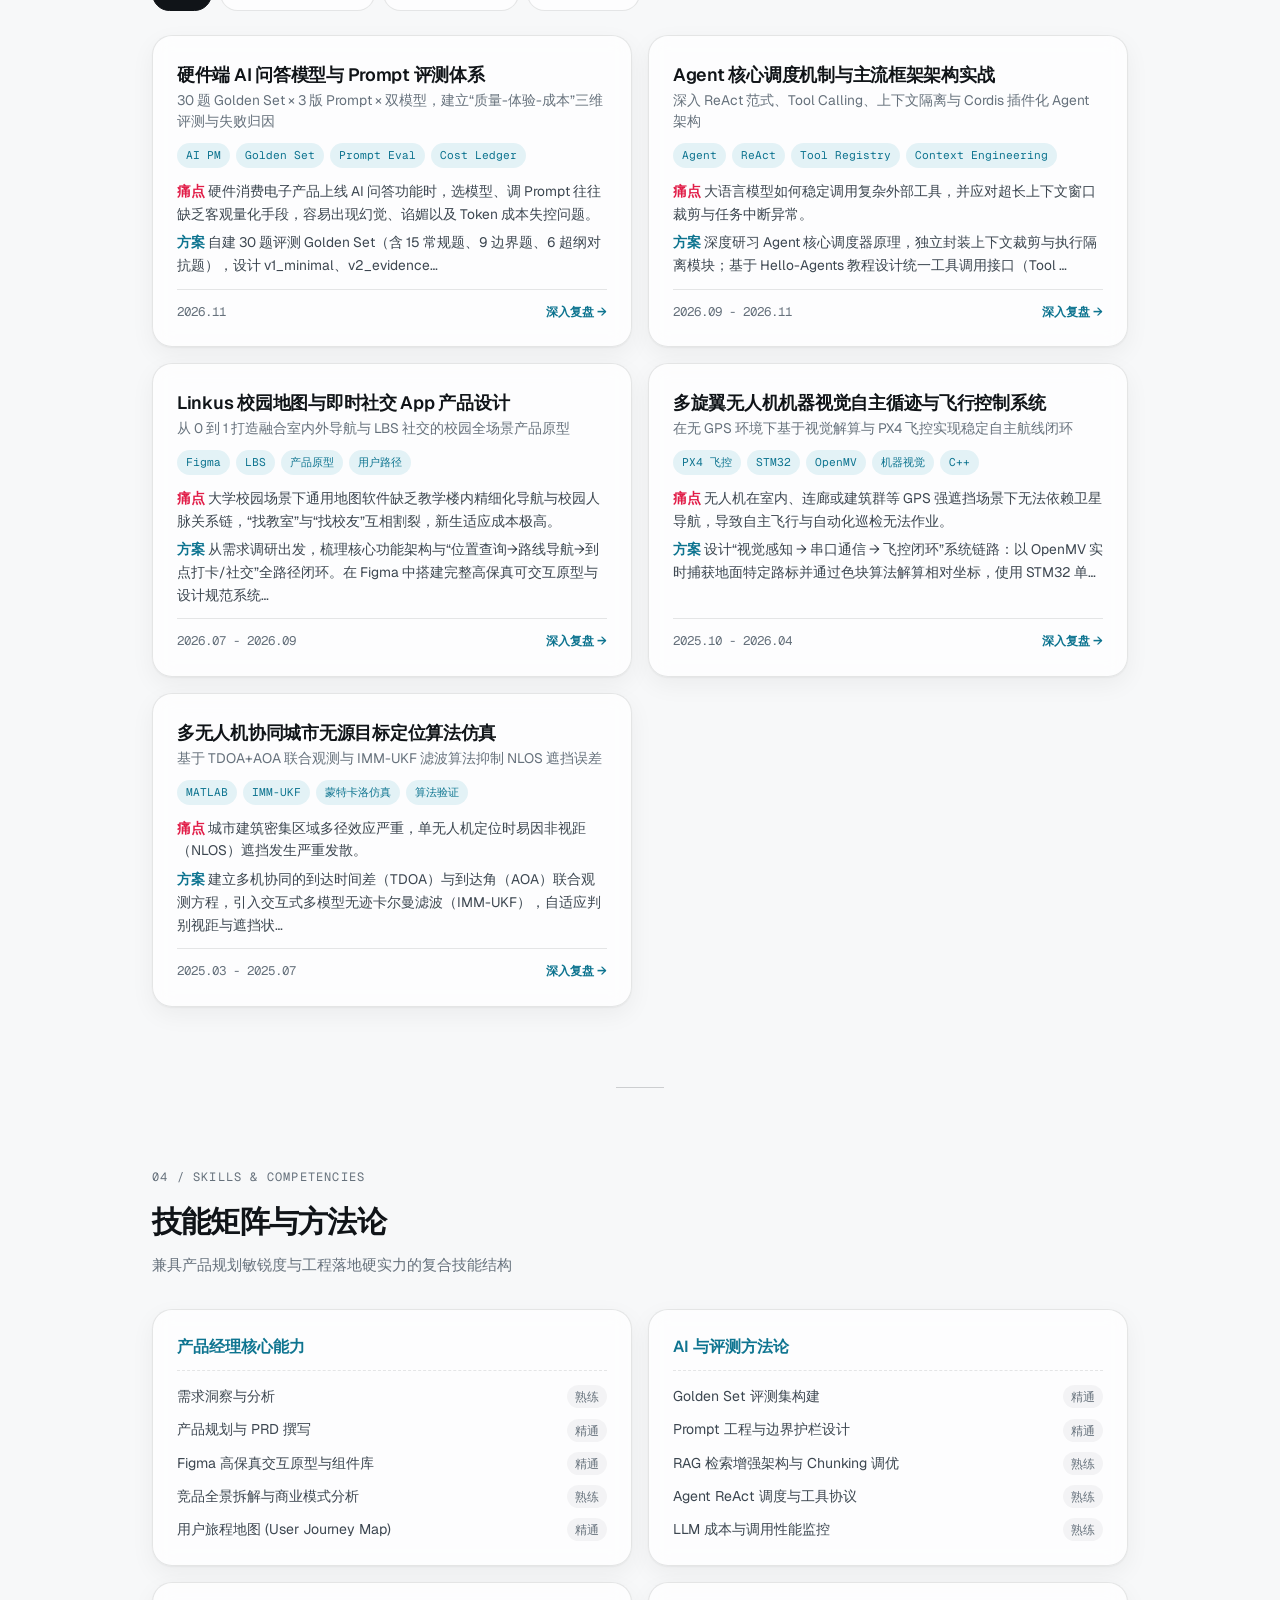
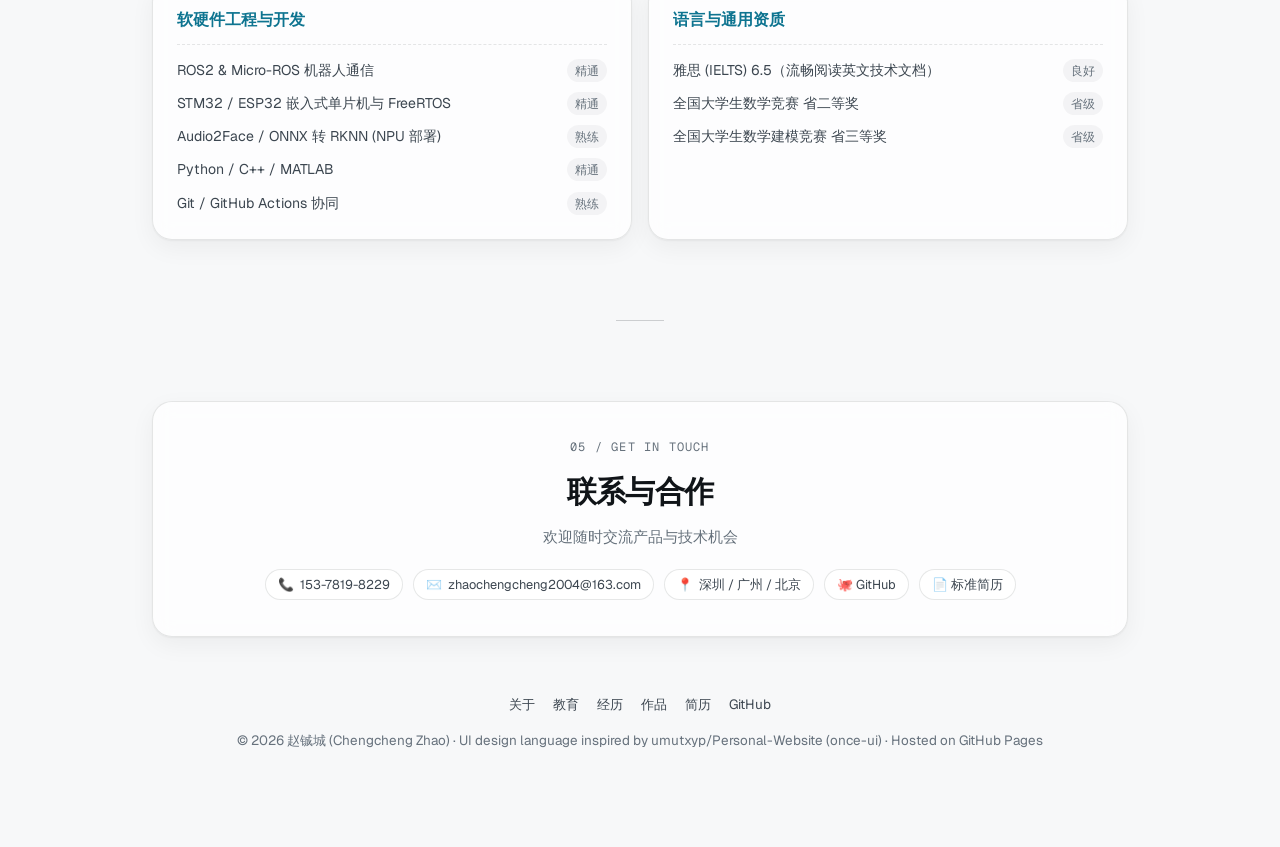
==== commit 1c9620a2: "feat: redesign UI with once-ui design language (umutxyp/Personal-Website), official university logos" ====
--- a/index.html
+++ b/index.html
@@ -3,194 +3,207 @@
 <head>
   <meta charset="UTF-8">
   <meta name="viewport" content="width=device-width, initial-scale=1.0">
-  <title>赵铖城 (Chengcheng Zhao) | 个人主页 & 作品集</title>
-  <meta name="description" content="赵铖城个人官方主页，电子科技大学本科、香港中文大学（深圳）硕士，专注 AI、消费电子与机器人产品经理。具备软硬件协同研发功底与大模型评测落地经验。">
+  <title>赵铖城 (Chengcheng Zhao) | AI · 消费电子 · 机器人产品经理</title>
+  <meta name="description" content="赵铖城个人官方主页：电子科技大学通信工程本科、香港中文大学（深圳）硕士在读，专注 AI、消费电子与机器人产品方向，具备软硬件协同研发功底与大模型评测落地经验。">
   <meta name="keywords" content="赵铖城, Chengcheng Zhao, AI产品经理, 机器人产品经理, 消费电子, Prompt评测, RAG, 嵌入式开发">
-  
-  <!-- Favicon -->
-  <link rel="icon" href="data:image/svg+xml,<svg xmlns=%22http://www.w3.org/2000/svg%22 viewBox=%220 0 100 100%22><text y=%22.9em%22 font-size=%2290%22>⚡</text></svg>">
-
-  <!-- 样式文件 -->
+  <meta property="og:title" content="赵铖城 (Chengcheng Zhao) | 个人主页 & 作品集">
+  <meta property="og:description" content="懂硬件的工程背景，正在用工程师的方法做 AI 产品。">
+  <meta property="og:type" content="website">
+  <meta property="og:url" content="https://laid966.github.io/">
+  <meta property="og:image" content="https://laid966.github.io/assets/images/avatar.jpg">
+
+  <link rel="icon" href="assets/images/avatar.jpg" type="image/jpeg">
+  <link rel="apple-touch-icon" href="assets/images/avatar.jpg">
+
+  <!-- Geist 字体（参考 umutxyp/Personal-Website 的 once-ui 设计语言） -->
+  <link rel="preconnect" href="https://fonts.googleapis.com">
+  <link rel="preconnect" href="https://fonts.gstatic.com" crossorigin>
+  <link href="https://fonts.googleapis.com/css2?family=Geist:wght@300..700&family=Geist+Mono:wght@400;500&display=swap" rel="stylesheet">
+
+  <!-- 主题初始化（light / dark / system，与参考站一致存于 localStorage data-theme） -->
+  <script>
+    (function () {
+      try {
+        var saved = localStorage.getItem('data-theme');
+        var theme = saved || 'system';
+        if (theme === 'system') {
+          theme = window.matchMedia('(prefers-color-scheme: dark)').matches ? 'dark' : 'light';
+        }
+        document.documentElement.setAttribute('data-theme', theme);
+      } catch (e) {
+        document.documentElement.setAttribute('data-theme', 'light');
+      }
+    })();
+  </script>
+
   <link rel="stylesheet" href="css/style.css">
   <link rel="stylesheet" href="css/print.css">
+
+  <script type="application/ld+json">
+  {
+    "@context": "https://schema.org",
+    "@type": "Person",
+    "name": "赵铖城",
+    "alternateName": "Chengcheng Zhao",
+    "email": "mailto:zhaochengcheng2004@163.com",
+    "telephone": "+86-153-7819-8229",
+    "jobTitle": "AI / 消费电子 / 机器人产品经理",
+    "url": "https://laid966.github.io/",
+    "image": "https://laid966.github.io/assets/images/avatar.jpg",
+    "sameAs": [
+      "https://github.com/laid966",
+      "https://www.linkedin.com/in/laid966"
+    ],
+    "alumniOf": [
+      { "@type": "CollegeOrUniversity", "name": "香港中文大学（深圳）" },
+      { "@type": "CollegeOrUniversity", "name": "电子科技大学" }
+    ]
+  }
+  </script>
 </head>
 <body>
 
-  <!-- 顶部常驻导航栏 -->
+  <!-- 顶部毛玻璃导航 -->
   <header class="site-header">
     <div class="container header-inner">
       <div class="brand-area">
+        <img src="assets/images/avatar.jpg" alt="赵铖城头像" class="brand-avatar" id="header-avatar">
         <span class="brand-name" id="nav-brand-name">赵铖城</span>
-        <span class="brand-badge" id="nav-brand-status">🟢 寻找实习</span>
       </div>
 
       <nav>
         <ul class="nav-links">
-          <li><a href="#about" class="nav-link">关于我</a></li>
           <li><a href="#education" class="nav-link">教育背景</a></li>
           <li><a href="#experience" class="nav-link">实习经历</a></li>
           <li><a href="#projects" class="nav-link">代表作品</a></li>
           <li><a href="#skills" class="nav-link">技能栈</a></li>
-          <li><a href="#contact" class="nav-link">联系方式</a></li>
+          <li><a href="#contact" class="nav-link">联系</a></li>
         </ul>
       </nav>
 
       <div class="header-actions">
-        <a href="resume.html" class="btn btn-outline btn-sm" title="查看标准简历排版并打印">📄 在线简历</a>
+        <button class="icon-btn" id="theme-toggle" title="切换深浅主题" aria-label="切换深浅主题">🌙</button>
+        <a href="resume.html" class="btn btn-secondary btn-sm">📄 在线简历</a>
       </div>
     </div>
   </header>
 
-  <!-- 主体容器 -->
+  <!-- 移动端底部悬浮导航 -->
+  <nav class="mobile-nav">
+    <a href="#education">教育</a>
+    <a href="#experience">经历</a>
+    <a href="#projects">作品</a>
+    <a href="#skills">技能</a>
+    <a href="resume.html">简历</a>
+  </nav>
+
   <main class="container">
 
-    <!-- Hero 首屏区域 -->
+    <!-- Hero：居中排版 -->
     <section class="hero-section" id="about">
-      <div class="hero-grid">
-        <div class="hero-content">
-          <div class="hero-tag" id="hero-tag">PORTFOLIO & CURRICULUM VITAE</div>
-          <h1 class="hero-title serif-heading" id="hero-name">赵铖城</h1>
-          <div class="hero-subtitle" id="hero-subtitle">通信工程背景 × 软硬件研发协同 × AI 评测与落地实践</div>
-          
-          <div class="hero-bio" id="hero-bio">
-            <!-- 由 JS 渲染个人介绍段落 -->
-          </div>
-
-          <div class="hero-meta">
-            <span class="meta-item">📍 <span id="meta-location">深圳 / 广州 / 北京</span></span>
-            <span class="meta-item">🎓 <span id="meta-degree">港中深 硕士在读</span></span>
-            <span class="meta-item">✉️ <a href="mailto:zhaochengcheng2004@163.com" id="meta-email">zhaochengcheng2004@163.com</a></span>
-            <span class="meta-item">📱 <span id="meta-phone">153-7819-8229</span></span>
-          </div>
-
-          <div style="margin-top: 16px; display: flex; gap: 12px;">
-            <a href="resume.html" class="btn btn-primary">📄 打印/下载标准简历 PDF</a>
-            <a href="#contact" class="btn btn-outline">🤝 获取联系方式</a>
-          </div>
-        </div>
-
-        <div class="hero-avatar-wrapper">
-          <img src="assets/images/avatar.jpg" alt="赵铖城 正装照" class="hero-avatar" id="hero-avatar-img">
-          <div class="avatar-caption">赵铖城 · Chengcheng Zhao</div>
-        </div>
-      </div>
-
-      <!-- 核心指标摘要条 -->
-      <div class="highlights-bar" id="highlights-container">
-        <!-- 由 JS 渲染 -->
-      </div>
-    </section>
-
-    <!-- 教育经历 -->
-    <section class="section" id="education">
-      <div class="section-header">
-        <div>
-          <div class="section-num">01 / ACADEMIC BACKGROUND</div>
-          <h2 class="section-title serif-heading">教育经历</h2>
-          <div class="section-desc">扎实的通信系统、信号处理理论与前沿智能算法研究基础</div>
-        </div>
-      </div>
-
-      <div class="timeline-list" id="education-container">
-        <!-- 由 JS 渲染 -->
-      </div>
-    </section>
-
-    <!-- 工作与实习经历 -->
-    <section class="section" id="experience">
-      <div class="section-header">
-        <div>
-          <div class="section-num">02 / WORK & INTERNSHIP</div>
-          <h2 class="section-title serif-heading">核心工作与实习经历</h2>
-          <div class="section-desc">深入前沿机器人研发团队与大厂业务运营一线，具备从技术拆解到产品商业落地的闭环能力</div>
-        </div>
-      </div>
-
-      <div class="timeline-list" id="experience-container">
-        <!-- 由 JS 渲染 -->
-      </div>
-    </section>
-
-    <!-- 精选代表作品 -->
-    <section class="section" id="projects">
-      <div class="section-header">
-        <div>
-          <div class="section-num">03 / FEATURED PROJECTS</div>
-          <h2 class="section-title serif-heading">精选代表作品 & 项目集</h2>
-          <div class="section-desc">涵盖 AI Prompt 评测、Agent 架构设计、全套交互设计与软硬件系统联调</div>
-        </div>
-      </div>
-
-      <!-- 分类切换标签 -->
+      <div class="hero-badge reveal" id="hero-badge">🟢 寻找日常/长期实习 · 随时到岗</div>
+      <h1 class="hero-title reveal" id="hero-name">赵铖城</h1>
+      <p class="hero-subline reveal" id="hero-subline">通信工程背景 × 软硬件研发协同 × AI 评测与落地实践</p>
+
+      <div class="hero-bio reveal" id="hero-bio"></div>
+
+      <div class="hero-meta reveal" id="hero-meta"></div>
+
+      <div class="hero-cta reveal">
+        <a href="resume.html" class="btn btn-secondary" id="cta-resume">
+          <img src="assets/images/avatar.jpg" alt="" class="btn-avatar">
+          查看标准简历 & 导出 PDF
+        </a>
+        <a href="mailto:zhaochengcheng2004@163.com" class="btn btn-primary" id="cta-email">✉️ 邮件联系我</a>
+      </div>
+
+      <div class="highlights-bar reveal" id="highlights-container"></div>
+    </section>
+
+    <div class="line-divider"></div>
+
+    <!-- 教育背景 -->
+    <section class="section reveal" id="education">
+      <div class="section-header">
+        <div class="section-label">01 / Academic Background</div>
+        <h2 class="section-title">教育背景</h2>
+        <div class="section-desc">扎实的通信系统、信号处理理论与前沿智能算法研究基础</div>
+      </div>
+      <div class="timeline-list" id="education-container"></div>
+    </section>
+
+    <div class="line-divider"></div>
+
+    <!-- 实习与工作经历 -->
+    <section class="section reveal" id="experience">
+      <div class="section-header">
+        <div class="section-label">02 / Work & Internship</div>
+        <h2 class="section-title">核心工作与实习经历</h2>
+        <div class="section-desc">深入前沿机器人研发团队与大厂业务运营一线，具备从技术拆解到产品商业落地的闭环能力</div>
+      </div>
+      <div class="timeline-list" id="experience-container"></div>
+    </section>
+
+    <div class="line-divider"></div>
+
+    <!-- 代表作品 -->
+    <section class="section reveal" id="projects">
+      <div class="section-header">
+        <div class="section-label">03 / Featured Projects</div>
+        <h2 class="section-title">精选代表作品</h2>
+        <div class="section-desc">涵盖 AI Prompt 评测、Agent 架构设计、全套交互设计与软硬件系统联调</div>
+      </div>
+
       <div class="filter-tabs">
-        <button class="tab-btn active" data-filter="all">全部代表作</button>
+        <button class="tab-btn active" data-filter="all">全部</button>
         <button class="tab-btn" data-filter="ai-pm">AI 产品 & 大模型评测</button>
         <button class="tab-btn" data-filter="product-design">UI/UX & 产品设计</button>
-        <button class="tab-btn" data-filter="hardware">软硬件开发 & 算法</button>
-      </div>
-
-      <div class="project-grid" id="projects-container">
-        <!-- 由 JS 渲染 -->
-      </div>
-    </section>
-
-    <!-- 专业技能与方法论 -->
-    <section class="section" id="skills">
-      <div class="section-header">
-        <div>
-          <div class="section-num">04 / SKILLS & COMPETENCIES</div>
-          <h2 class="section-title serif-heading">技能矩阵与方法论</h2>
-          <div class="section-desc">兼具产品规划敏锐度与工程落地硬实力的复合技能结构</div>
+        <button class="tab-btn" data-filter="hardware">软硬件 & 算法</button>
+      </div>
+
+      <div class="project-grid" id="projects-container"></div>
+    </section>
+
+    <div class="line-divider"></div>
+
+    <!-- 技能 -->
+    <section class="section reveal" id="skills">
+      <div class="section-header">
+        <div class="section-label">04 / Skills & Competencies</div>
+        <h2 class="section-title">技能矩阵与方法论</h2>
+        <div class="section-desc">兼具产品规划敏锐度与工程落地硬实力的复合技能结构</div>
+      </div>
+      <div class="skills-grid" id="skills-container"></div>
+    </section>
+
+    <div class="line-divider"></div>
+
+    <!-- 联系 -->
+    <section class="section reveal" id="contact">
+      <div class="contact-card">
+        <div class="section-label" style="margin-bottom: 8px;">05 / Get in Touch</div>
+        <h2 class="section-title">联系与合作</h2>
+        <p style="color: var(--on-bg-weak); font-size: 0.95rem; margin-top: 8px;">欢迎随时交流产品与技术机会</p>
+        <div class="contact-grid">
+          <span class="meta-pill">📞 <span id="contact-phone">153-7819-8229</span></span>
+          <span class="meta-pill">✉️ <a href="mailto:zhaochengcheng2004@163.com" id="contact-email">zhaochengcheng2004@163.com</a></span>
+          <span class="meta-pill">📍 <span id="contact-location">深圳 / 广州 / 北京</span></span>
+          <span class="meta-pill"><a href="https://github.com/laid966" target="_blank" rel="noopener" id="contact-github">🐙 GitHub</a></span>
+          <span class="meta-pill"><a href="resume.html">📄 标准简历</a></span>
         </div>
       </div>
-
-      <div class="skills-grid" id="skills-container">
-        <!-- 由 JS 渲染 -->
-      </div>
-    </section>
-
-    <!-- 联系与社交互通 -->
-    <section class="section" id="contact" style="border-bottom: none;">
-      <div class="section-header">
-        <div>
-          <div class="section-num">05 / GET IN TOUCH</div>
-          <h2 class="section-title serif-heading">联系与合作</h2>
-          <div class="section-desc">欢迎随时交流探讨产品与技术机会，支持各大平台快速对接</div>
-        </div>
-      </div>
-
-      <div style="background: var(--bg-card); border: 1px solid var(--border-color); border-radius: var(--radius-md); padding: 32px; box-shadow: var(--shadow-subtle);">
-        <div style="display: grid; grid-template-columns: repeat(auto-fit, minmax(240px, 1fr)); gap: 24px;">
-          <div>
-            <h4 style="font-size: 1.1rem; margin-bottom: 8px;">直接联系</h4>
-            <p style="font-size: 0.92rem; margin-bottom: 6px;">📞 电话 / 微信同号：<strong>153-7819-8229</strong></p>
-            <p style="font-size: 0.92rem; margin-bottom: 6px;">✉️ 电子邮箱：<strong>zhaochengcheng2004@163.com</strong></p>
-            <p style="font-size: 0.92rem;">📍 期望工作地点：深圳 / 广州 / 北京 / 远程</p>
-          </div>
-          <div>
-            <h4 style="font-size: 1.1rem; margin-bottom: 8px;">专业与社交主页</h4>
-            <div style="display: flex; flex-direction: column; gap: 8px; font-size: 0.92rem;">
-              <a href="https://github.com/laid966" target="_blank" rel="noopener">🐙 GitHub: laid966</a>
-              <a href="resume.html" target="_blank">📄 在线标准简历与 PDF 导出</a>
-            </div>
-          </div>
-        </div>
-      </div>
     </section>
 
   </main>
 
-  <!-- 作品详情弹窗 Modal -->
+  <!-- 作品详情模态框 -->
   <div class="modal-overlay" id="project-modal">
     <div class="modal-container">
-      <button class="modal-close-btn" id="modal-close-btn">&times;</button>
-      <div id="modal-content">
-        <!-- JS 动态填入详情 -->
-      </div>
+      <button class="modal-close-btn" id="modal-close-btn" aria-label="关闭">&times;</button>
+      <div id="modal-content"></div>
     </div>
   </div>
 
-  <!-- 页脚 -->
   <footer class="site-footer">
     <div class="container">
       <div class="footer-links">
@@ -199,13 +212,12 @@
         <a href="#experience">经历</a>
         <a href="#projects">作品</a>
         <a href="resume.html">简历</a>
-        <a href="https://github.com/laid966" target="_blank">GitHub</a>
-      </div>
-      <p>© 2026 赵铖城 (Chengcheng Zhao). All Rights Reserved. Powered by Clean Editorial Style & GitHub Pages.</p>
+        <a href="https://github.com/laid966" target="_blank" rel="noopener">GitHub</a>
+      </div>
+      <p>© 2026 赵铖城 (Chengcheng Zhao) · UI design language inspired by umutxyp/Personal-Website (once-ui) · Hosted on GitHub Pages</p>
     </div>
   </footer>
 
-  <!-- 脚本加载 -->
   <script src="js/site-data.js"></script>
   <script src="js/data-manager.js"></script>
   <script src="js/main.js"></script>
--- a/css/style.css
+++ b/css/style.css
@@ -1,734 +1,451 @@
 /* ==========================================================================
-   极简浅色杂志/文档风核心样式 (Editorial Clean Style)
-   视觉目标：温润纸感米白背景、高对比度排版、精致边框与细致微动效
+   设计语言参考: umutxyp/Personal-Website (once-ui system)
+   Geist 字体 · 青色品牌 + 红色强调 · 圆角半透明表面 · 点阵背景 · 深浅双主题
    ========================================================================== */
 
 :root {
-  --bg-primary: #FAF9F6;       /* 柔和纸张背景色 */
-  --bg-card: #FFFFFF;          /* 纯白卡片 */
-  --bg-subtle: #F4F2EB;        /* 次级区域底色 */
-  --border-color: #E6E2D8;     /* 极简细边框 */
-  --border-focus: #1A1A1A;     /* 聚焦高亮边框 */
-  
-  --text-primary: #1C1917;     /* 主文字：深石墨灰，柔和不刺眼 */
-  --text-secondary: #57534E;   /* 次级正文 */
-  --text-muted: #8C877E;       /* 辅助提示、时间戳、标注 */
-  
-  --accent-color: #1A365D;     /* 经典牛津蓝强调色 */
-  --accent-soft: #EBF2F9;      /* 强调色浅浅底色 */
-  --success-color: #166534;    /* 在岗/求职状态绿 */
-  --success-bg: #DCFCE7;
-  
-  --font-serif: "Newsreader", "Georgia", "Songti SC", "SimSun", serif;
-  --font-sans: -apple-system, BlinkMacSystemFont, "Segoe UI", "PingFang SC", "Hiragino Sans GB", "Microsoft YaHei", sans-serif;
-  --font-mono: "SF Mono", Menlo, Consolas, "JetBrains Mono", monospace;
-  
-  --max-width: 1080px;
+  /* —— once-ui 风格令牌（浅色） —— */
+  --page-background: #F7F8F9;
+  --surface: rgba(255, 255, 255, 0.72);
+  --surface-strong: #FFFFFF;
+  --on-bg-strong: #101418;
+  --on-bg-medium: #3C4650;
+  --on-bg-weak: #66717C;
+  --border: rgba(16, 20, 24, 0.10);
+  --border-strong: rgba(16, 20, 24, 0.18);
+  --brand: #0891B2;              /* cyan */
+  --brand-weak: rgba(8, 145, 178, 0.10);
+  --brand-strong: #0E7490;
+  --accent: #E11D48;             /* red */
+  --accent-weak: rgba(225, 29, 72, 0.10);
+  --dot: rgba(8, 145, 178, 0.16);
+  --success: #15803D;
+  --success-weak: rgba(21, 128, 61, 0.12);
+
+  --radius-s: 8px;
+  --radius-m: 14px;              /* playful */
+  --radius-l: 20px;
+  --radius-pill: 999px;
+
+  --shadow-s: 0 1px 2px rgba(16, 20, 24, 0.05), 0 8px 24px rgba(16, 20, 24, 0.05);
+  --shadow-m: 0 2px 6px rgba(16, 20, 24, 0.07), 0 16px 40px rgba(16, 20, 24, 0.09);
+
+  --font-sans: "Geist", -apple-system, BlinkMacSystemFont, "Segoe UI", "PingFang SC", "Hiragino Sans GB", "Microsoft YaHei", sans-serif;
+  --font-mono: "Geist Mono", "SF Mono", Menlo, Consolas, monospace;
+  --font-serif: "Geist", Georgia, "Songti SC", serif;
+
+  /* —— 旧页面（admin / resume）兼容别名 —— */
+  --bg-primary: var(--page-background);
+  --bg-card: var(--surface-strong);
+  --bg-subtle: rgba(16, 20, 24, 0.04);
+  --border-color: var(--border);
+  --border-focus: var(--on-bg-strong);
+  --text-primary: var(--on-bg-strong);
+  --text-secondary: var(--on-bg-medium);
+  --text-muted: var(--on-bg-weak);
+  --accent-color: var(--brand-strong);
+  --accent-soft: var(--brand-weak);
+  --success-color: var(--success);
+  --success-bg: var(--success-weak);
+  --radius-sm: var(--radius-s);
+  --radius-md: var(--radius-m);
+  --radius-lg: var(--radius-l);
+  --shadow-subtle: var(--shadow-s);
+  --shadow-hover: var(--shadow-m);
+  --max-width: 1024px;
   --header-height: 64px;
-  --radius-sm: 4px;
-  --radius-md: 8px;
-  --radius-lg: 12px;
-  --shadow-subtle: 0 1px 3px rgba(0, 0, 0, 0.04), 0 4px 12px rgba(0, 0, 0, 0.02);
-  --shadow-hover: 0 6px 20px rgba(0, 0, 0, 0.06);
+}
+
+[data-theme="dark"] {
+  --page-background: #0E1113;
+  --surface: rgba(255, 255, 255, 0.05);
+  --surface-strong: #16191C;
+  --on-bg-strong: #ECEFF1;
+  --on-bg-medium: #B4BEC6;
+  --on-bg-weak: #87929B;
+  --border: rgba(255, 255, 255, 0.10);
+  --border-strong: rgba(255, 255, 255, 0.20);
+  --brand: #22D3EE;
+  --brand-weak: rgba(34, 211, 238, 0.12);
+  --brand-strong: #67E8F9;
+  --accent: #FB7185;
+  --accent-weak: rgba(251, 113, 133, 0.14);
+  --dot: rgba(34, 211, 238, 0.10);
+  --success: #4ADE80;
+  --success-weak: rgba(74, 222, 128, 0.14);
+  --shadow-s: 0 1px 2px rgba(0, 0, 0, 0.4), 0 8px 24px rgba(0, 0, 0, 0.35);
+  --shadow-m: 0 2px 6px rgba(0, 0, 0, 0.5), 0 16px 40px rgba(0, 0, 0, 0.45);
 }
 
 /* 基础重置 */
-*, *::before, *::after {
-  box-sizing: border-box;
-  margin: 0;
-  padding: 0;
-}
-
-html {
-  scroll-behavior: smooth;
-  font-size: 16px;
-  background-color: var(--bg-primary);
-  color: var(--text-primary);
-}
+*, *::before, *::after { box-sizing: border-box; margin: 0; padding: 0; }
+
+html { scroll-behavior: smooth; }
 
 body {
   font-family: var(--font-sans);
-  line-height: 1.68;
+  background: var(--page-background);
+  color: var(--on-bg-strong);
+  line-height: 1.65;
   -webkit-font-smoothing: antialiased;
-  -moz-osx-font-smoothing: grayscale;
-  background-color: var(--bg-primary);
-  color: var(--text-primary);
-  overflow-x: hidden;
-}
-
-/* 排版基础 */
-h1, h2, h3, h4 {
-  color: var(--text-primary);
-  font-weight: 600;
-  line-height: 1.25;
-}
-
-.serif-heading {
-  font-family: var(--font-serif);
-  letter-spacing: -0.02em;
-}
-
-p {
-  color: var(--text-secondary);
-  font-size: 1rem;
-}
-
-a {
-  color: var(--accent-color);
-  text-decoration: none;
-  transition: color 0.15s ease;
-}
-
-a:hover {
-  text-decoration: underline;
-}
-
-/* 容器通用 */
-.container {
-  width: 100%;
-  max-width: var(--max-width);
-  margin: 0 auto;
-  padding: 0 24px;
-}
-
-/* ==========================================================================
-   Header 导航栏
+  min-height: 100vh;
+  transition: background 0.3s ease, color 0.3s ease;
+}
+
+/* 点阵背景（once-ui dots effect） */
+body::before {
+  content: "";
+  position: fixed;
+  inset: 0;
+  background-image: radial-gradient(var(--dot) 1px, transparent 1px);
+  background-size: 24px 24px;
+  pointer-events: none;
+  z-index: 0;
+  mask-image: linear-gradient(rgba(0,0,0,0.9), rgba(0,0,0,0.35) 60%, transparent);
+  -webkit-mask-image: linear-gradient(rgba(0,0,0,0.9), rgba(0,0,0,0.35) 60%, transparent);
+}
+
+main, .site-header, .site-footer { position: relative; z-index: 1; }
+
+a { color: var(--brand-strong); text-decoration: none; }
+a:hover { text-decoration: underline; }
+
+.container { width: 100%; max-width: var(--max-width); margin: 0 auto; padding: 0 24px; }
+
+/* ==========================================================================
+   Header：半透明毛玻璃浮动导航（移动端变为底部悬浮胶囊）
    ========================================================================== */
 .site-header {
   position: sticky;
   top: 0;
   z-index: 100;
-  background-color: rgba(250, 249, 246, 0.88);
-  backdrop-filter: blur(12px);
-  -webkit-backdrop-filter: blur(12px);
-  border-bottom: 1px solid var(--border-color);
+  backdrop-filter: blur(14px);
+  -webkit-backdrop-filter: blur(14px);
+  background: var(--surface);
+  border-bottom: 1px solid var(--border);
+}
+
+.header-inner {
   height: var(--header-height);
   display: flex;
   align-items: center;
-}
-
-.header-inner {
-  display: flex;
   justify-content: space-between;
-  align-items: center;
-}
-
-.brand-area {
-  display: flex;
-  align-items: center;
-  gap: 12px;
-}
-
-.brand-name {
-  font-size: 1.15rem;
-  font-weight: 700;
-  color: var(--text-primary);
-  letter-spacing: -0.01em;
-}
-
-.brand-badge {
-  font-size: 0.75rem;
-  padding: 3px 8px;
-  background-color: var(--success-bg);
-  color: var(--success-color);
-  border-radius: 999px;
-  font-weight: 500;
-  display: inline-flex;
-  align-items: center;
-  gap: 4px;
-}
-
-.nav-links {
-  display: flex;
-  align-items: center;
-  gap: 20px;
-  list-style: none;
-}
+  gap: 16px;
+}
+
+.brand-area { display: flex; align-items: center; gap: 10px; min-width: 0; }
+
+.brand-avatar {
+  width: 30px; height: 30px; border-radius: 50%;
+  object-fit: cover; border: 1px solid var(--border);
+}
+
+.brand-name { font-weight: 600; font-size: 1rem; letter-spacing: -0.01em; white-space: nowrap; }
+
+.nav-links { display: flex; gap: 4px; list-style: none; }
 
 .nav-link {
-  font-size: 0.92rem;
-  color: var(--text-secondary);
-  font-weight: 500;
-  transition: color 0.2s ease;
-}
-
-.nav-link:hover {
-  color: var(--text-primary);
-  text-decoration: none;
-}
-
-.header-actions {
-  display: flex;
-  align-items: center;
-  gap: 10px;
-}
-
-/* 按钮通用 */
+  font-size: 0.88rem; color: var(--on-bg-medium); font-weight: 500;
+  padding: 6px 12px; border-radius: var(--radius-pill);
+  transition: all 0.15s ease;
+}
+.nav-link:hover { color: var(--on-bg-strong); background: var(--brand-weak); text-decoration: none; }
+
+.header-actions { display: flex; align-items: center; gap: 8px; }
+
+.icon-btn {
+  width: 36px; height: 36px; border-radius: 50%;
+  border: 1px solid var(--border); background: var(--surface);
+  color: var(--on-bg-medium); cursor: pointer; font-size: 1rem;
+  display: inline-flex; align-items: center; justify-content: center;
+  transition: all 0.15s ease;
+}
+.icon-btn:hover { color: var(--on-bg-strong); border-color: var(--border-strong); }
+
+/* 移动端底部悬浮导航胶囊 */
+.mobile-nav {
+  display: none;
+  position: fixed;
+  bottom: 20px; left: 50%; transform: translateX(-50%);
+  z-index: 200;
+  background: var(--surface);
+  backdrop-filter: blur(16px);
+  -webkit-backdrop-filter: blur(16px);
+  border: 1px solid var(--border);
+  border-radius: var(--radius-pill);
+  padding: 6px 10px;
+  gap: 2px;
+  box-shadow: var(--shadow-m);
+}
+.mobile-nav a {
+  color: var(--on-bg-medium); font-size: 0.82rem; font-weight: 500;
+  padding: 6px 10px; border-radius: var(--radius-pill); white-space: nowrap;
+}
+.mobile-nav a:hover { color: var(--on-bg-strong); background: var(--brand-weak); text-decoration: none; }
+
+/* ==========================================================================
+   按钮
+   ========================================================================== */
 .btn {
-  display: inline-flex;
-  align-items: center;
-  justify-content: center;
-  gap: 6px;
-  padding: 8px 16px;
-  font-size: 0.88rem;
-  font-weight: 500;
-  border-radius: var(--radius-sm);
-  border: 1px solid transparent;
-  cursor: pointer;
+  display: inline-flex; align-items: center; justify-content: center; gap: 8px;
+  padding: 9px 18px; font-size: 0.9rem; font-weight: 500;
+  border-radius: var(--radius-pill); border: 1px solid transparent;
+  cursor: pointer; transition: all 0.18s cubic-bezier(0.16, 1, 0.3, 1);
+  text-decoration: none; font-family: inherit;
+}
+.btn:hover { text-decoration: none; transform: translateY(-1px); }
+
+.btn-primary { background: var(--on-bg-strong); color: var(--page-background) !important; }
+.btn-secondary { background: var(--surface-strong); color: var(--on-bg-strong) !important; border-color: var(--border); box-shadow: var(--shadow-s); }
+.btn-outline { background: transparent; color: var(--on-bg-strong); border-color: var(--border); }
+.btn-sm { padding: 6px 12px; font-size: 0.82rem; }
+
+.btn-avatar {
+  width: 22px; height: 22px; border-radius: 50%; object-fit: cover; margin-left: -6px;
+}
+
+/* ==========================================================================
+   Hero：居中排版（badge → display 标题 → subline → CTA）
+   ========================================================================== */
+.hero-section { padding: 88px 0 40px; text-align: center; }
+
+.hero-badge {
+  display: inline-flex; align-items: center; gap: 6px;
+  background: var(--brand-weak); color: var(--on-bg-strong);
+  font-size: 0.8rem; font-weight: 500;
+  padding: 6px 14px; border-radius: var(--radius-pill);
+  margin-bottom: 24px;
+}
+
+.hero-title {
+  font-size: clamp(2.6rem, 6.5vw, 4.2rem);
+  font-weight: 700; letter-spacing: -0.035em; line-height: 1.08;
+  margin-bottom: 16px;
+}
+
+.hero-subline {
+  font-size: clamp(1.05rem, 2.4vw, 1.35rem);
+  color: var(--on-bg-weak); font-weight: 400;
+  max-width: 640px; margin: 0 auto 20px; letter-spacing: -0.01em;
+}
+
+.hero-bio {
+  max-width: 660px; margin: 0 auto 24px;
+  display: flex; flex-direction: column; gap: 10px;
+  color: var(--on-bg-medium); font-size: 0.95rem; text-align: left;
+}
+
+.hero-meta {
+  display: flex; flex-wrap: wrap; justify-content: center; gap: 8px; margin-bottom: 28px;
+}
+.meta-pill {
+  font-size: 0.8rem; color: var(--on-bg-medium);
+  border: 1px solid var(--border); border-radius: var(--radius-pill);
+  padding: 4px 12px; background: var(--surface);
+  display: inline-flex; align-items: center; gap: 6px;
+}
+.meta-pill a { color: inherit; }
+
+.hero-cta { display: flex; justify-content: center; gap: 12px; flex-wrap: wrap; }
+
+.highlights-bar {
+  display: grid; grid-template-columns: repeat(4, 1fr); gap: 12px;
+  margin: 48px auto 0; max-width: 860px;
+}
+.highlight-item {
+  background: var(--surface); border: 1px solid var(--border);
+  border-radius: var(--radius-m); padding: 16px 18px; text-align: left;
+  backdrop-filter: blur(8px);
+}
+.highlight-label { font-size: 0.72rem; color: var(--on-bg-weak); text-transform: uppercase; letter-spacing: 0.06em; }
+.highlight-value { font-size: 1rem; font-weight: 600; margin-top: 4px; letter-spacing: -0.01em; }
+
+/* ==========================================================================
+   区块与分割线（once-ui Line 签名元素）
+   ========================================================================== */
+.line-divider { width: 48px; height: 1px; background: var(--border-strong); margin: 72px auto; }
+
+.section { padding: 8px 0; }
+
+.section-header { margin-bottom: 32px; }
+.section-label {
+  font-family: var(--font-mono); font-size: 0.75rem; color: var(--on-bg-weak);
+  text-transform: uppercase; letter-spacing: 0.1em; margin-bottom: 8px;
+}
+.section-title { font-size: 1.9rem; font-weight: 700; letter-spacing: -0.025em; }
+.section-desc { font-size: 0.95rem; color: var(--on-bg-weak); margin-top: 6px; max-width: 640px; }
+
+/* ==========================================================================
+   卡片（半透明表面 + playful 圆角）
+   ========================================================================== */
+.timeline-list { display: flex; flex-direction: column; gap: 16px; }
+
+.timeline-card {
+  background: var(--surface);
+  backdrop-filter: blur(10px);
+  -webkit-backdrop-filter: blur(10px);
+  border: 1px solid var(--border);
+  border-radius: var(--radius-l);
+  padding: 26px 28px;
   transition: all 0.2s cubic-bezier(0.16, 1, 0.3, 1);
-  text-decoration: none;
-}
-
-.btn-primary {
-  background-color: var(--text-primary);
-  color: #FFFFFF !important;
-  border-color: var(--text-primary);
-}
-
-.btn-primary:hover {
-  background-color: #333;
-  text-decoration: none;
-  transform: translateY(-1px);
-}
-
-.btn-outline {
-  background-color: transparent;
-  color: var(--text-primary);
-  border-color: var(--border-color);
-}
-
-.btn-outline:hover {
-  background-color: var(--bg-card);
-  border-color: var(--text-primary);
-  text-decoration: none;
-}
-
-.btn-sm {
-  padding: 5px 10px;
-  font-size: 0.8rem;
-}
-
-/* ==========================================================================
-   Hero 首屏区域（杂志大版面）
-   ========================================================================== */
-.hero-section {
-  padding: 56px 0 40px;
-  border-bottom: 1px solid var(--border-color);
-}
-
-.hero-grid {
-  display: grid;
-  grid-template-columns: 1fr 280px;
-  gap: 48px;
-  align-items: start;
-}
-
-.hero-content {
-  display: flex;
-  flex-direction: column;
-  gap: 16px;
-}
-
-.hero-tag {
-  font-size: 0.85rem;
-  text-transform: uppercase;
-  letter-spacing: 0.08em;
-  color: var(--accent-color);
-  font-weight: 600;
-}
-
-.hero-title {
-  font-size: 2.6rem;
-  line-height: 1.18;
-  color: var(--text-primary);
-}
-
-.hero-subtitle {
-  font-size: 1.25rem;
-  color: var(--text-secondary);
-  font-weight: 400;
-  border-left: 3px solid var(--accent-color);
-  padding-left: 14px;
-  margin: 6px 0 12px;
-}
-
-.hero-bio {
-  display: flex;
-  flex-direction: column;
-  gap: 10px;
-  font-size: 0.98rem;
-  color: var(--text-secondary);
-}
-
-.hero-meta {
-  display: flex;
-  flex-wrap: wrap;
-  gap: 18px;
-  padding-top: 12px;
-  font-size: 0.88rem;
-  color: var(--text-secondary);
-}
-
-.meta-item {
-  display: inline-flex;
-  align-items: center;
-  gap: 6px;
-}
-
-.hero-avatar-wrapper {
-  position: relative;
-  background: var(--bg-card);
-  padding: 8px;
-  border: 1px solid var(--border-color);
-  border-radius: var(--radius-md);
-  box-shadow: var(--shadow-subtle);
-}
-
-.hero-avatar {
-  width: 100%;
-  aspect-ratio: 3 / 4;
-  object-fit: cover;
-  border-radius: var(--radius-sm);
-  display: block;
-}
-
-.avatar-caption {
-  margin-top: 8px;
-  font-size: 0.78rem;
-  color: var(--text-muted);
-  text-align: center;
-  font-style: italic;
-}
-
-/* 核心指标微数据条 */
-.highlights-bar {
-  display: grid;
-  grid-template-columns: repeat(4, 1fr);
-  gap: 16px;
-  margin-top: 36px;
-  padding: 18px 24px;
-  background: var(--bg-card);
-  border: 1px solid var(--border-color);
-  border-radius: var(--radius-md);
-  box-shadow: var(--shadow-subtle);
-}
-
-.highlight-item {
-  display: flex;
-  flex-direction: column;
-  gap: 4px;
-}
-
-.highlight-label {
-  font-size: 0.78rem;
-  color: var(--text-muted);
-  text-transform: uppercase;
-  letter-spacing: 0.05em;
-}
-
-.highlight-value {
-  font-size: 1.05rem;
-  font-weight: 600;
-  color: var(--text-primary);
-}
-
-/* ==========================================================================
-   Section 结构规范
-   ========================================================================== */
-.section {
-  padding: 64px 0;
-  border-bottom: 1px solid var(--border-color);
-}
-
-.section-header {
-  margin-bottom: 36px;
-  display: flex;
-  justify-content: space-between;
-  align-items: flex-end;
-}
-
-.section-num {
-  font-family: var(--font-mono);
-  font-size: 0.8rem;
-  color: var(--text-muted);
-  margin-bottom: 4px;
-}
-
-.section-title {
-  font-size: 1.85rem;
-  letter-spacing: -0.01em;
-}
-
-.section-desc {
-  font-size: 0.95rem;
-  color: var(--text-muted);
-  margin-top: 4px;
-}
-
-/* ==========================================================================
-   经历模块 (Experience & Education)
-   ========================================================================== */
-.timeline-list {
-  display: flex;
-  flex-direction: column;
-  gap: 28px;
-}
-
-.timeline-card {
-  background: var(--bg-card);
-  border: 1px solid var(--border-color);
-  border-radius: var(--radius-md);
-  padding: 24px 28px;
-  transition: all 0.2s ease;
-  box-shadow: var(--shadow-subtle);
-}
-
-.timeline-card:hover {
-  border-color: #C8C3B8;
-  box-shadow: var(--shadow-hover);
-}
-
-.card-header-row {
-  display: flex;
-  justify-content: space-between;
-  align-items: flex-start;
-  margin-bottom: 12px;
-}
-
-.role-title {
-  font-size: 1.25rem;
-  font-weight: 600;
-  color: var(--text-primary);
-}
-
-.edu-logo-badge {
-  width: 48px;
-  height: 48px;
-  object-fit: contain;
-  background: #FFFFFF;
-  padding: 2px;
-  border-radius: var(--radius-sm);
-  border: 1px solid var(--border-color);
-  box-shadow: 0 1px 3px rgba(0, 0, 0, 0.04);
-}
-
-.company-name {
-  font-size: 1rem;
-  font-weight: 500;
-  color: var(--accent-color);
-  margin-top: 2px;
-}
+  box-shadow: var(--shadow-s);
+}
+.timeline-card:hover { transform: translateY(-2px); border-color: var(--border-strong); box-shadow: var(--shadow-m); }
+
+.edu-logo-chip {
+  display: inline-flex; align-items: center;
+  background: #FFFFFF; border: 1px solid var(--border);
+  border-radius: var(--radius-s); padding: 8px 14px; margin-bottom: 14px;
+}
+.edu-logo-chip img { height: 34px; width: auto; display: block; }
+
+.card-header-row { display: flex; justify-content: space-between; align-items: flex-start; gap: 16px; margin-bottom: 10px; }
+.role-title { font-size: 1.2rem; font-weight: 600; letter-spacing: -0.015em; }
+.company-name { font-size: 0.95rem; font-weight: 500; color: var(--brand-strong); margin-top: 2px; }
 
 .period-badge {
-  font-family: var(--font-mono);
-  font-size: 0.82rem;
-  color: var(--text-muted);
-  background: var(--bg-subtle);
-  padding: 4px 10px;
-  border-radius: var(--radius-sm);
-  white-space: nowrap;
+  font-family: var(--font-mono); font-size: 0.78rem; color: var(--on-bg-weak);
+  background: var(--bg-subtle); padding: 4px 10px;
+  border-radius: var(--radius-pill); white-space: nowrap;
 }
 
 .tag-badge {
-  font-size: 0.78rem;
-  padding: 2px 8px;
-  background-color: var(--accent-soft);
-  color: var(--accent-color);
-  border-radius: var(--radius-sm);
-  display: inline-block;
-  margin-bottom: 12px;
-}
-
-.card-summary {
-  font-size: 0.95rem;
-  color: var(--text-secondary);
-  margin-bottom: 14px;
-  line-height: 1.6;
-}
-
-.bullet-points {
-  list-style: none;
-  display: flex;
-  flex-direction: column;
-  gap: 8px;
-}
-
+  display: inline-block; font-size: 0.76rem; font-weight: 500;
+  background: var(--accent-weak); color: var(--accent);
+  padding: 3px 10px; border-radius: var(--radius-pill); margin-bottom: 12px;
+}
+
+.card-summary { font-size: 0.93rem; color: var(--on-bg-medium); margin-bottom: 12px; }
+
+.bullet-points { list-style: none; display: flex; flex-direction: column; gap: 8px; }
 .bullet-points li {
-  position: relative;
-  padding-left: 18px;
-  font-size: 0.92rem;
-  color: var(--text-secondary);
-  line-height: 1.62;
-}
-
-.bullet-points li::before {
-  content: "•";
-  position: absolute;
-  left: 4px;
-  color: var(--accent-color);
-  font-size: 1.1rem;
-  top: -1px;
-}
-
-/* ==========================================================================
-   作品集模块 (Projects & Portfolio)
-   ========================================================================== */
-.filter-tabs {
-  display: flex;
-  gap: 8px;
-  margin-bottom: 24px;
-}
-
+  position: relative; padding-left: 18px;
+  font-size: 0.9rem; color: var(--on-bg-medium); line-height: 1.62;
+}
+.bullet-points li::before { content: "→"; position: absolute; left: 0; color: var(--brand); font-size: 0.85rem; }
+
+/* ==========================================================================
+   作品集：双列网格（repo-grid 签名布局）
+   ========================================================================== */
+.filter-tabs { display: flex; gap: 8px; margin-bottom: 24px; flex-wrap: wrap; }
 .tab-btn {
-  background: transparent;
-  border: 1px solid var(--border-color);
-  padding: 6px 14px;
-  font-size: 0.85rem;
-  border-radius: var(--radius-sm);
-  cursor: pointer;
-  color: var(--text-secondary);
+  background: var(--surface); border: 1px solid var(--border);
+  padding: 7px 16px; font-size: 0.84rem; border-radius: var(--radius-pill);
+  cursor: pointer; color: var(--on-bg-medium); font-family: inherit;
   transition: all 0.15s ease;
 }
-
-.tab-btn:hover {
-  background: var(--bg-card);
-  color: var(--text-primary);
-}
-
-.tab-btn.active {
-  background: var(--text-primary);
-  border-color: var(--text-primary);
-  color: #FFFFFF;
-}
-
-.project-grid {
-  display: grid;
-  grid-template-columns: repeat(auto-fit, minmax(320px, 1fr));
-  gap: 24px;
-}
+.tab-btn:hover { color: var(--on-bg-strong); border-color: var(--border-strong); }
+.tab-btn.active { background: var(--on-bg-strong); border-color: var(--on-bg-strong); color: var(--page-background); }
+
+.project-grid { display: grid; grid-template-columns: repeat(2, minmax(0, 1fr)); gap: 16px; }
+.project-grid > * { min-width: 0; }
 
 .project-card {
-  background: var(--bg-card);
-  border: 1px solid var(--border-color);
-  border-radius: var(--radius-md);
+  background: var(--surface);
+  backdrop-filter: blur(10px);
+  border: 1px solid var(--border);
+  border-radius: var(--radius-l);
   padding: 24px;
-  display: flex;
-  flex-direction: column;
-  justify-content: space-between;
-  cursor: pointer;
-  transition: all 0.2s cubic-bezier(0.16, 1, 0.3, 1);
-  box-shadow: var(--shadow-subtle);
-}
-
-.project-card:hover {
-  transform: translateY(-2px);
-  border-color: var(--text-primary);
-  box-shadow: var(--shadow-hover);
-}
-
-.project-card-header {
-  margin-bottom: 12px;
-}
-
-.project-title {
-  font-size: 1.2rem;
-  font-weight: 600;
-  margin-bottom: 4px;
-}
-
+  display: flex; flex-direction: column; gap: 12px;
+  cursor: pointer; transition: all 0.2s cubic-bezier(0.16, 1, 0.3, 1);
+  box-shadow: var(--shadow-s);
+}
+.project-card:hover { transform: translateY(-3px); border-color: var(--brand); box-shadow: var(--shadow-m); }
+
+.project-title { font-size: 1.12rem; font-weight: 600; letter-spacing: -0.015em; }
 .project-subtitle {
-  font-size: 0.88rem;
-  color: var(--text-muted);
-  margin-bottom: 12px;
-  line-height: 1.45;
-}
-
-.project-body {
-  font-size: 0.9rem;
-  color: var(--text-secondary);
-  margin-bottom: 16px;
-  line-height: 1.6;
-}
-
-.project-tags {
-  display: flex;
-  flex-wrap: wrap;
-  gap: 6px;
-  margin-bottom: 14px;
-}
-
+  font-size: 0.86rem; color: var(--on-bg-weak); line-height: 1.5;
+  display: -webkit-box; -webkit-line-clamp: 2; -webkit-box-orient: vertical; overflow: hidden;
+}
+.project-tags { display: flex; flex-wrap: wrap; gap: 6px; }
 .project-tag {
-  font-family: var(--font-mono);
-  font-size: 0.72rem;
-  background: var(--bg-subtle);
-  color: var(--text-secondary);
-  padding: 2px 7px;
-  border-radius: var(--radius-sm);
-}
-
+  font-family: var(--font-mono); font-size: 0.7rem;
+  background: var(--brand-weak); color: var(--brand-strong);
+  padding: 3px 9px; border-radius: var(--radius-pill);
+}
+.project-body { font-size: 0.86rem; color: var(--on-bg-medium); display: flex; flex-direction: column; gap: 6px; }
 .project-footer {
-  display: flex;
-  justify-content: space-between;
-  align-items: center;
-  border-top: 1px solid var(--border-color);
-  padding-top: 12px;
-  font-size: 0.82rem;
-}
-
-.detail-link {
-  font-weight: 600;
-  color: var(--accent-color);
-  display: inline-flex;
-  align-items: center;
-  gap: 4px;
-}
-
-/* ==========================================================================
-   技能能力模块
-   ========================================================================== */
-.skills-grid {
-  display: grid;
-  grid-template-columns: repeat(2, 1fr);
-  gap: 24px;
-}
-
+  margin-top: auto; padding-top: 12px; border-top: 1px solid var(--border);
+  display: flex; justify-content: space-between; align-items: center; font-size: 0.78rem;
+}
+.detail-link { color: var(--brand-strong); font-weight: 600; }
+
+/* ==========================================================================
+   技能
+   ========================================================================== */
+.skills-grid { display: grid; grid-template-columns: repeat(2, 1fr); gap: 16px; }
 .skill-category-card {
-  background: var(--bg-card);
-  border: 1px solid var(--border-color);
-  border-radius: var(--radius-md);
-  padding: 22px;
-  box-shadow: var(--shadow-subtle);
-}
-
+  background: var(--surface); border: 1px solid var(--border);
+  border-radius: var(--radius-l); padding: 24px; backdrop-filter: blur(10px);
+  box-shadow: var(--shadow-s);
+}
 .skill-cat-title {
-  font-size: 1.05rem;
-  font-weight: 600;
-  margin-bottom: 16px;
-  border-bottom: 1px dashed var(--border-color);
-  padding-bottom: 8px;
-  color: var(--accent-color);
-}
-
-.skill-list {
-  display: flex;
-  flex-direction: column;
-  gap: 10px;
-}
-
-.skill-row {
-  display: flex;
-  justify-content: space-between;
-  align-items: center;
-  font-size: 0.9rem;
-}
-
-.skill-name {
-  color: var(--text-secondary);
-}
-
+  font-size: 1rem; font-weight: 600; color: var(--brand-strong);
+  margin-bottom: 14px; padding-bottom: 10px; border-bottom: 1px dashed var(--border);
+}
+.skill-list { display: flex; flex-direction: column; gap: 10px; }
+.skill-row { display: flex; justify-content: space-between; align-items: center; font-size: 0.88rem; gap: 12px; }
+.skill-name { color: var(--on-bg-medium); }
 .skill-level-badge {
-  font-size: 0.75rem;
-  background: var(--bg-subtle);
-  color: var(--text-muted);
-  padding: 2px 6px;
-  border-radius: var(--radius-sm);
-}
-
-/* ==========================================================================
-   模态框 (Modal / Detail Dialog)
+  font-size: 0.72rem; background: var(--bg-subtle); color: var(--on-bg-weak);
+  padding: 2px 8px; border-radius: var(--radius-pill); white-space: nowrap;
+}
+
+/* ==========================================================================
+   联系 & 页脚
+   ========================================================================== */
+.contact-card {
+  background: var(--surface); border: 1px solid var(--border);
+  border-radius: var(--radius-l); padding: 36px; backdrop-filter: blur(10px);
+  box-shadow: var(--shadow-s); text-align: center;
+}
+.contact-grid { display: flex; flex-wrap: wrap; justify-content: center; gap: 10px; margin-top: 20px; }
+
+.site-footer {
+  padding: 48px 0 96px; text-align: center;
+  font-size: 0.84rem; color: var(--on-bg-weak);
+}
+.footer-links { display: flex; justify-content: center; gap: 18px; margin-bottom: 14px; flex-wrap: wrap; }
+.footer-links a { color: var(--on-bg-medium); }
+
+/* ==========================================================================
+   模态框
    ========================================================================== */
 .modal-overlay {
-  position: fixed;
-  top: 0;
-  left: 0;
-  width: 100vw;
-  height: 100vh;
-  background: rgba(28, 25, 23, 0.45);
-  backdrop-filter: blur(4px);
-  z-index: 999;
-  display: none;
-  align-items: center;
-  justify-content: center;
-  padding: 20px;
-}
-
-.modal-overlay.active {
-  display: flex;
-}
-
+  position: fixed; inset: 0; z-index: 999;
+  background: rgba(10, 12, 14, 0.5);
+  backdrop-filter: blur(6px);
+  display: none; align-items: center; justify-content: center; padding: 20px;
+}
+.modal-overlay.active { display: flex; }
 .modal-container {
-  background: var(--bg-card);
-  width: 100%;
-  max-width: 680px;
-  max-height: 85vh;
-  overflow-y: auto;
-  border-radius: var(--radius-lg);
-  border: 1px solid var(--border-color);
-  box-shadow: 0 20px 40px rgba(0, 0, 0, 0.15);
-  padding: 32px;
-  position: relative;
-}
-
+  background: var(--surface-strong); width: 100%; max-width: 680px;
+  max-height: 85vh; overflow-y: auto;
+  border-radius: var(--radius-l); border: 1px solid var(--border);
+  box-shadow: var(--shadow-m); padding: 34px; position: relative;
+}
 .modal-close-btn {
-  position: absolute;
-  top: 20px;
-  right: 20px;
-  background: transparent;
-  border: none;
-  font-size: 1.4rem;
-  cursor: pointer;
-  color: var(--text-muted);
-  line-height: 1;
-}
-
-.modal-close-btn:hover {
-  color: var(--text-primary);
-}
-
-/* ==========================================================================
-   页脚 (Footer)
-   ========================================================================== */
-.site-footer {
-  padding: 48px 0;
-  text-align: center;
-  font-size: 0.88rem;
-  color: var(--text-muted);
-  border-top: 1px solid var(--border-color);
-  background: var(--bg-subtle);
-}
-
-.footer-links {
-  display: flex;
-  justify-content: center;
-  gap: 20px;
-  margin-bottom: 16px;
-}
-
-/* 响应式调整 */
-@media (max-width: 768px) {
-  .hero-grid {
-    grid-template-columns: 1fr;
-    gap: 32px;
-  }
-  
-  .hero-avatar-wrapper {
-    max-width: 220px;
-    margin: 0 auto;
-  }
-
-  .highlights-bar {
-    grid-template-columns: repeat(2, 1fr);
-  }
-
-  .skills-grid {
-    grid-template-columns: 1fr;
-  }
-
-  .nav-links {
-    display: none; /* 移动端精简头部 */
-  }
-  
-  .hero-title {
-    font-size: 2.1rem;
-  }
-}
+  position: absolute; top: 18px; right: 18px;
+  background: var(--bg-subtle); border: none; width: 32px; height: 32px;
+  border-radius: 50%; font-size: 1.1rem; cursor: pointer; color: var(--on-bg-medium);
+}
+.modal-close-btn:hover { color: var(--on-bg-strong); }
+
+/* ==========================================================================
+   入场动画（RevealFx 风格）
+   ========================================================================== */
+.reveal { opacity: 0; transform: translateY(14px); transition: opacity 0.6s ease, transform 0.6s cubic-bezier(0.16, 1, 0.3, 1); }
+.reveal.revealed { opacity: 1; transform: translateY(0); }
+
+/* ==========================================================================
+   响应式
+   ========================================================================== */
+@media (max-width: 860px) {
+  .nav-links { display: none; }
+  .mobile-nav { display: flex; }
+  .highlights-bar { grid-template-columns: repeat(2, 1fr); }
+  .project-grid { grid-template-columns: minmax(0, 1fr); }
+  .skills-grid { grid-template-columns: 1fr; }
+  .hero-section { padding-top: 56px; }
+  .site-footer { padding-bottom: 120px; }
+}
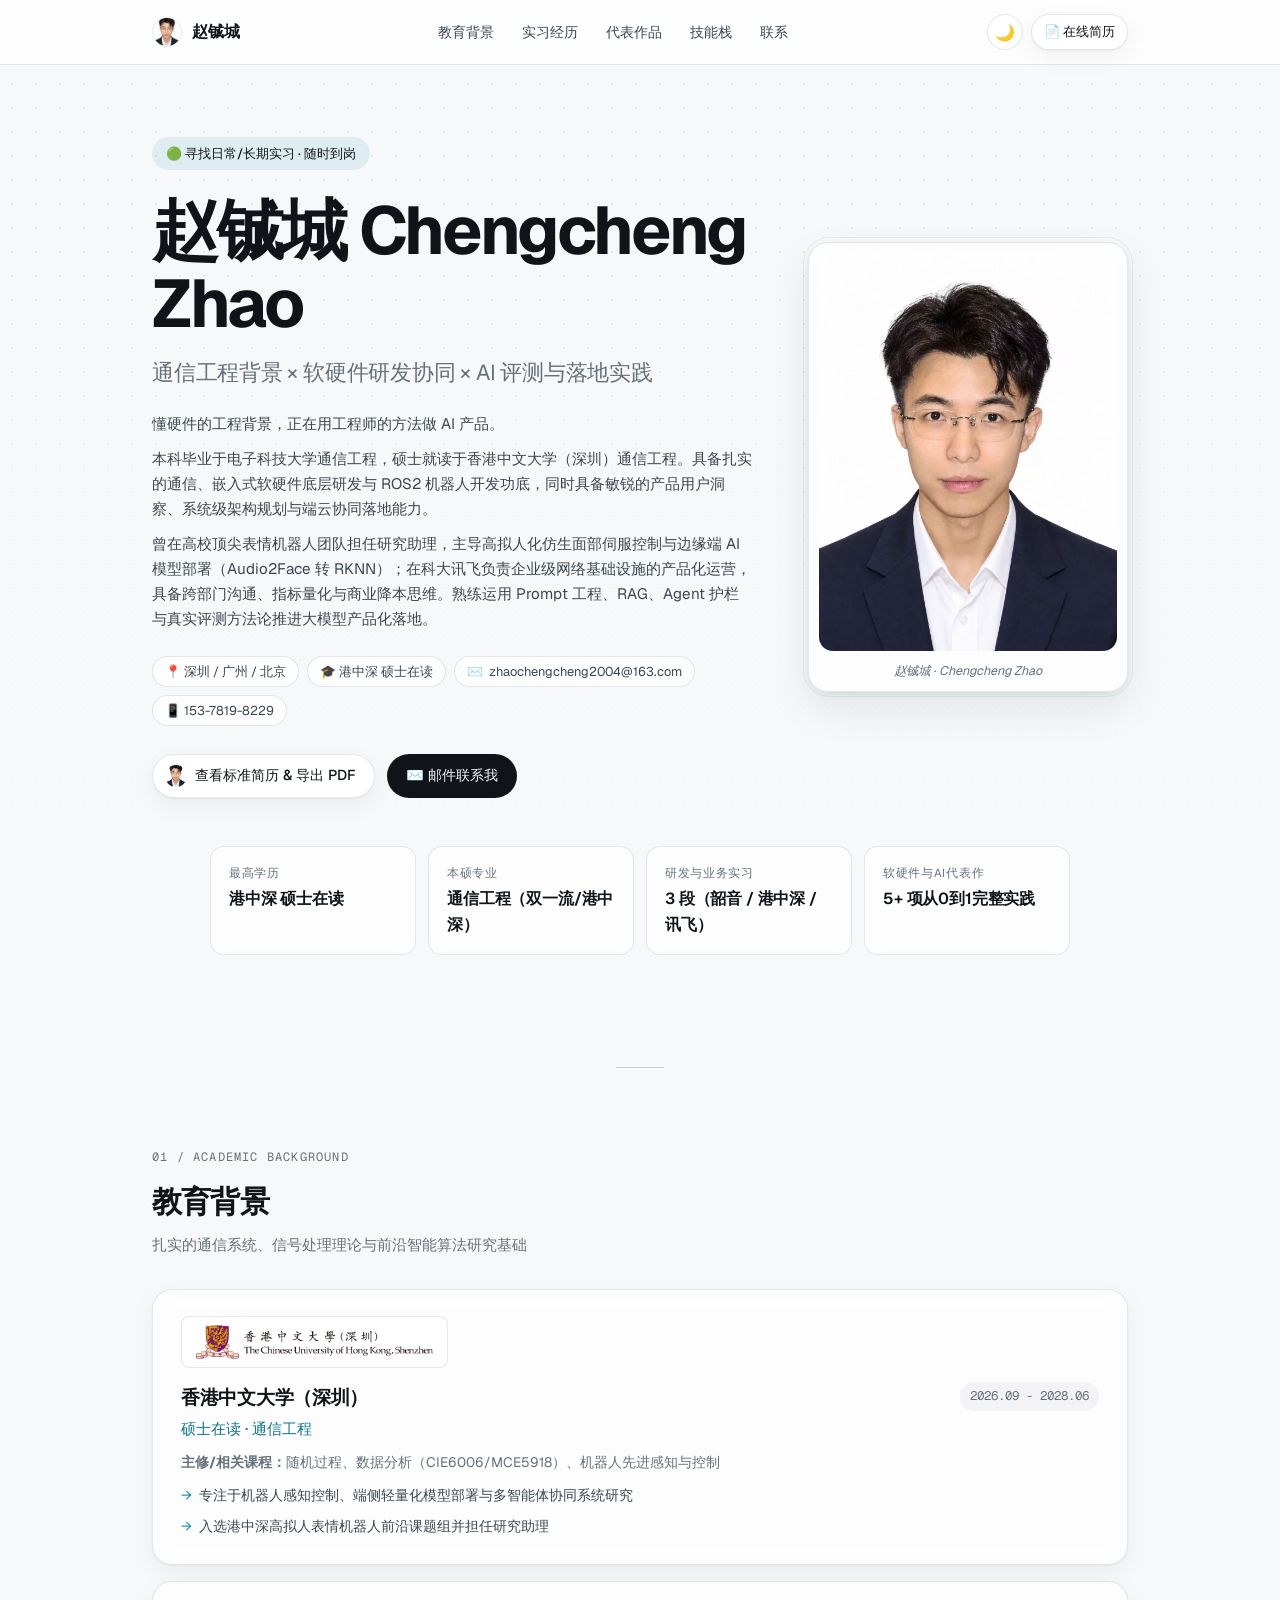
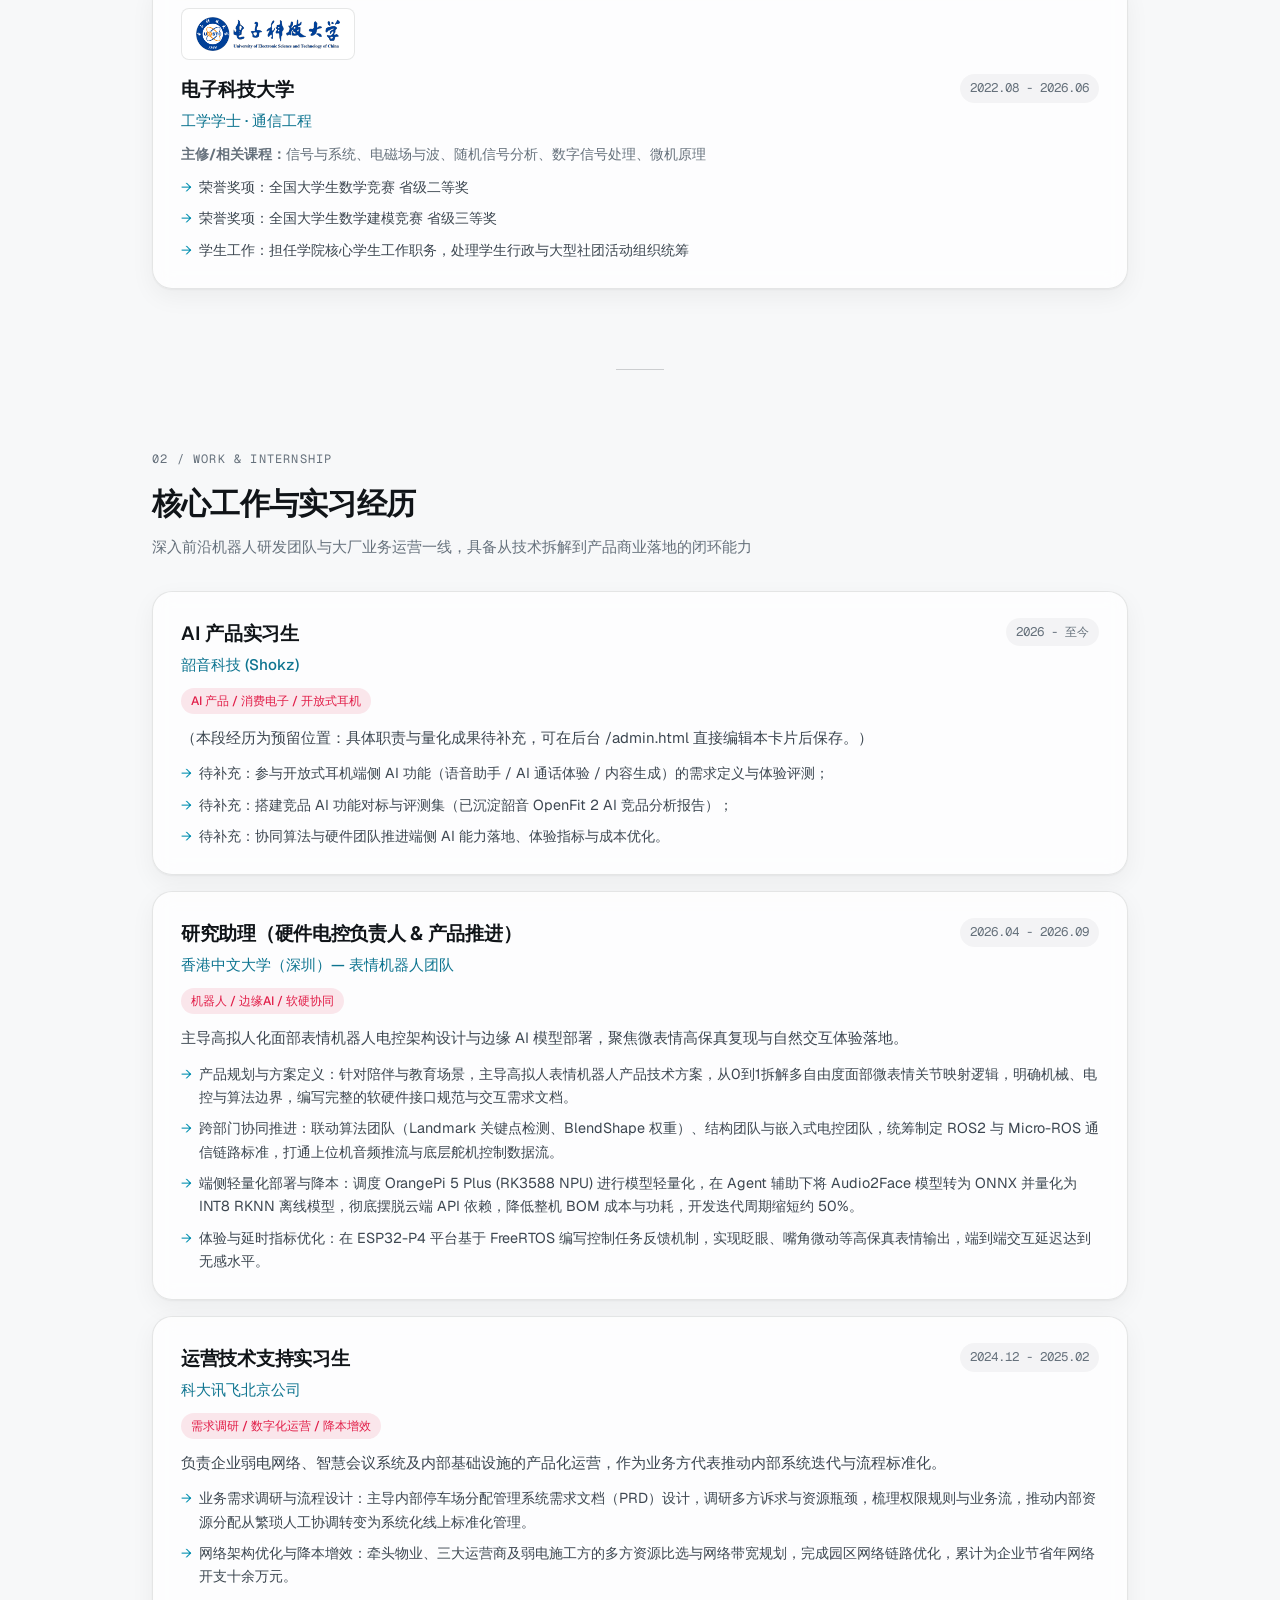
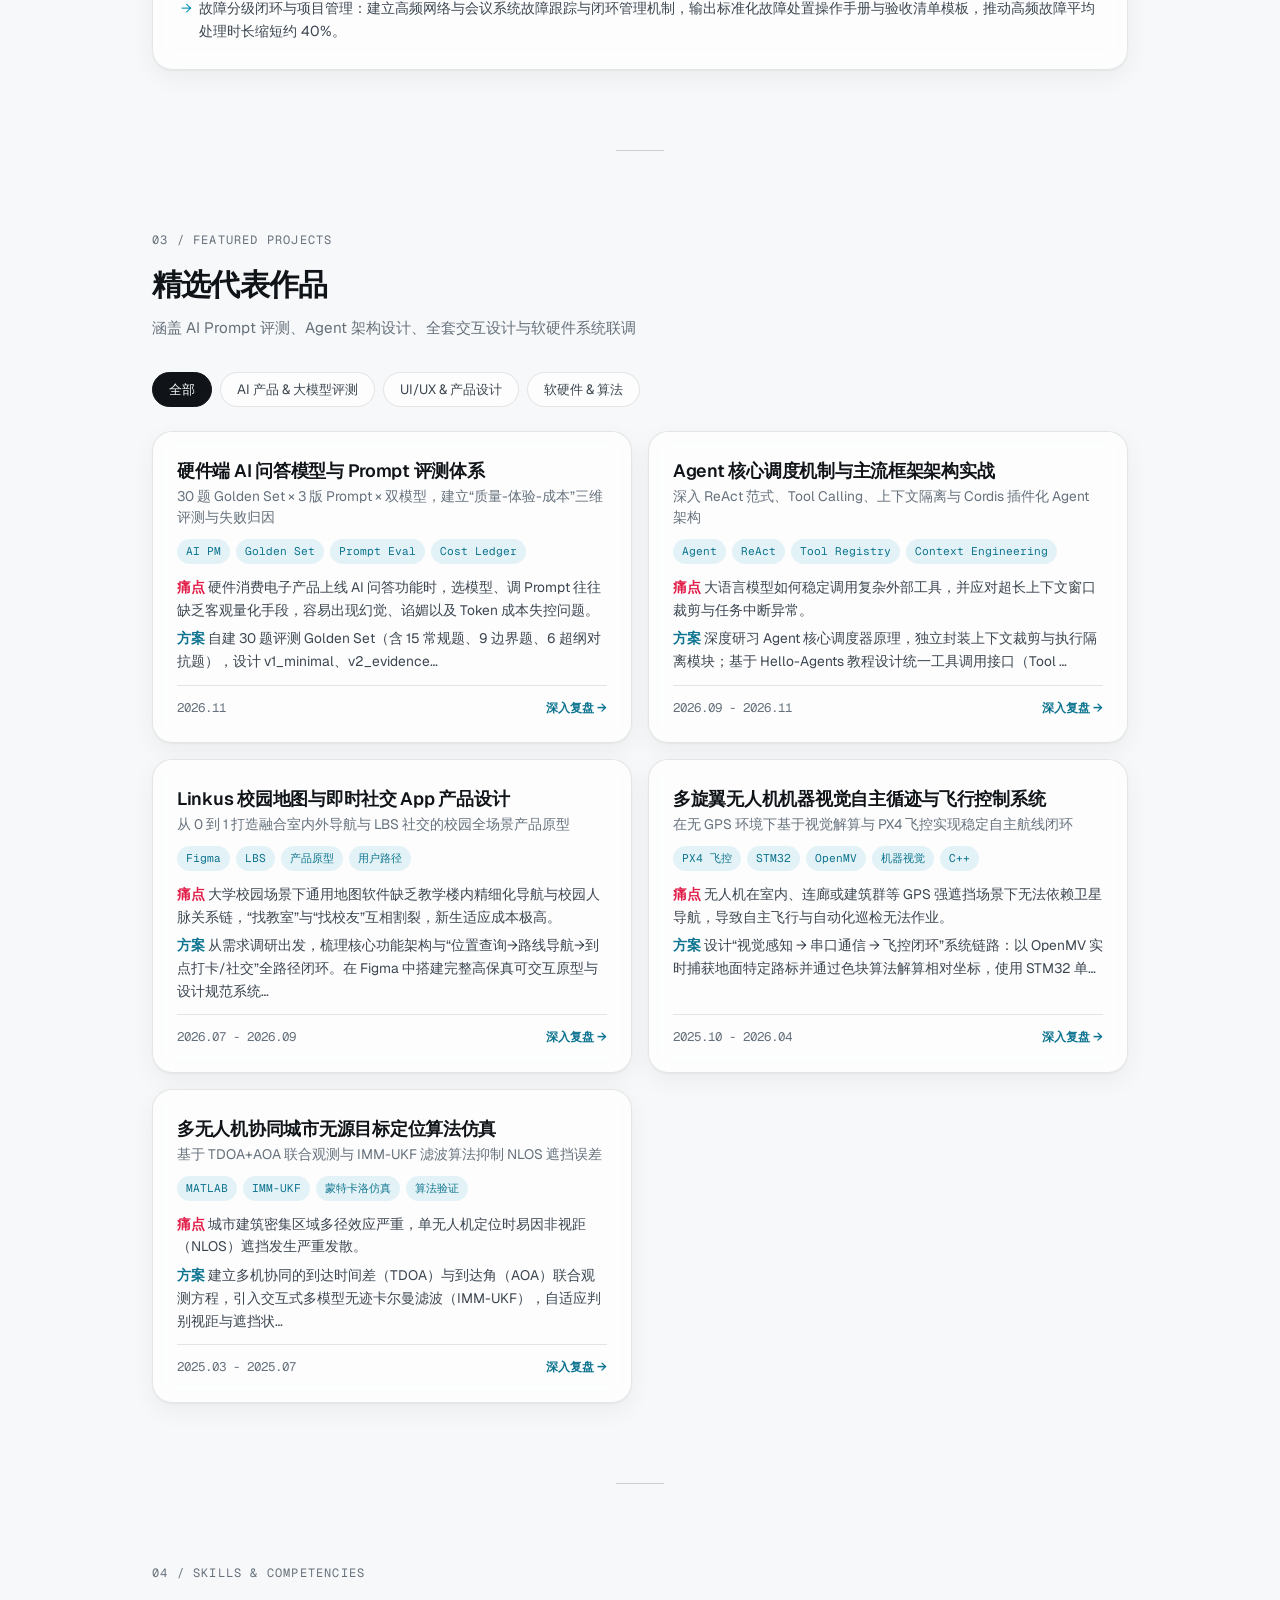
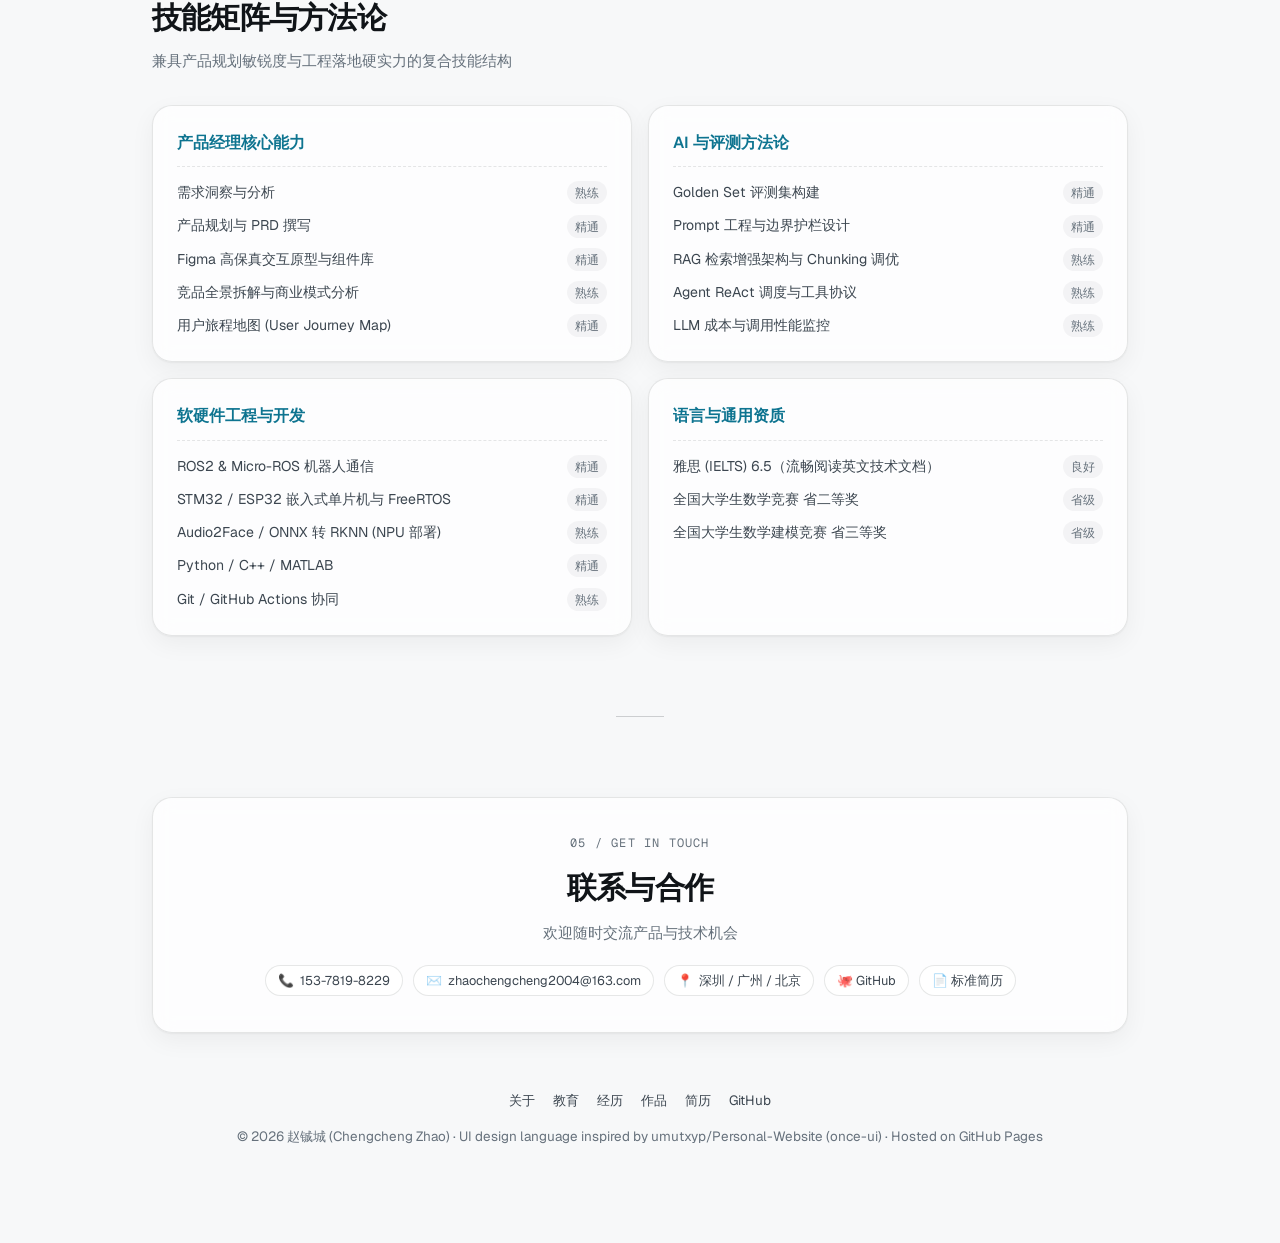
==== commit 25f76b4e: "feat: portrait hero layout with photo on homepage + reserved Shokz AI product intern slot" ====
--- a/index.html
+++ b/index.html
@@ -99,22 +99,33 @@
 
   <main class="container">
 
-    <!-- Hero：居中排版 -->
+    <!-- Hero：左文右肖像编辑感版式 -->
     <section class="hero-section" id="about">
-      <div class="hero-badge reveal" id="hero-badge">🟢 寻找日常/长期实习 · 随时到岗</div>
-      <h1 class="hero-title reveal" id="hero-name">赵铖城</h1>
-      <p class="hero-subline reveal" id="hero-subline">通信工程背景 × 软硬件研发协同 × AI 评测与落地实践</p>
-
-      <div class="hero-bio reveal" id="hero-bio"></div>
-
-      <div class="hero-meta reveal" id="hero-meta"></div>
-
-      <div class="hero-cta reveal">
-        <a href="resume.html" class="btn btn-secondary" id="cta-resume">
-          <img src="assets/images/avatar.jpg" alt="" class="btn-avatar">
-          查看标准简历 & 导出 PDF
-        </a>
-        <a href="mailto:zhaochengcheng2004@163.com" class="btn btn-primary" id="cta-email">✉️ 邮件联系我</a>
+      <div class="hero-grid">
+        <div class="hero-text">
+          <div class="hero-badge reveal" id="hero-badge">🟢 寻找日常/长期实习 · 随时到岗</div>
+          <h1 class="hero-title reveal" id="hero-name">赵铖城</h1>
+          <p class="hero-subline reveal" id="hero-subline">通信工程背景 × 软硬件研发协同 × AI 评测与落地实践</p>
+
+          <div class="hero-bio reveal" id="hero-bio"></div>
+
+          <div class="hero-meta reveal" id="hero-meta"></div>
+
+          <div class="hero-cta reveal">
+            <a href="resume.html" class="btn btn-secondary" id="cta-resume">
+              <img src="assets/images/avatar.jpg" alt="" class="btn-avatar">
+              查看标准简历 & 导出 PDF
+            </a>
+            <a href="mailto:zhaochengcheng2004@163.com" class="btn btn-primary" id="cta-email">✉️ 邮件联系我</a>
+          </div>
+        </div>
+
+        <div class="hero-portrait reveal">
+          <div class="portrait-frame">
+            <img src="assets/images/avatar.jpg" alt="赵铖城 正装照" id="hero-portrait-img">
+            <div class="portrait-caption" id="hero-portrait-caption">赵铖城 · Chengcheng Zhao</div>
+          </div>
+        </div>
       </div>
 
       <div class="highlights-bar reveal" id="highlights-container"></div>
--- a/css/style.css
+++ b/css/style.css
@@ -207,7 +207,49 @@
 /* ==========================================================================
    Hero：居中排版（badge → display 标题 → subline → CTA）
    ========================================================================== */
-.hero-section { padding: 88px 0 40px; text-align: center; }
+.hero-section { padding: 72px 0 40px; }
+
+.hero-grid {
+  display: grid;
+  grid-template-columns: minmax(0, 1fr) 320px;
+  gap: 56px;
+  align-items: center;
+}
+
+.hero-portrait { display: flex; justify-content: center; }
+
+.portrait-frame {
+  background: var(--surface);
+  border: 1px solid var(--border);
+  border-radius: var(--radius-l);
+  padding: 10px;
+  box-shadow: var(--shadow-m);
+  backdrop-filter: blur(10px);
+  -webkit-backdrop-filter: blur(10px);
+  position: relative;
+}
+.portrait-frame::after {
+  content: "";
+  position: absolute;
+  inset: -6px;
+  border-radius: calc(var(--radius-l) + 6px);
+  border: 1px solid var(--brand-weak);
+  pointer-events: none;
+}
+.portrait-frame img {
+  width: 100%;
+  aspect-ratio: 3 / 4;
+  object-fit: cover;
+  border-radius: calc(var(--radius-l) - 6px);
+  display: block;
+}
+.portrait-caption {
+  text-align: center;
+  font-size: 0.78rem;
+  color: var(--on-bg-weak);
+  padding-top: 10px;
+  font-style: italic;
+}
 
 .hero-badge {
   display: inline-flex; align-items: center; gap: 6px;
@@ -226,17 +268,17 @@
 .hero-subline {
   font-size: clamp(1.05rem, 2.4vw, 1.35rem);
   color: var(--on-bg-weak); font-weight: 400;
-  max-width: 640px; margin: 0 auto 20px; letter-spacing: -0.01em;
+  max-width: 640px; margin: 0 0 20px; letter-spacing: -0.01em;
 }
 
 .hero-bio {
-  max-width: 660px; margin: 0 auto 24px;
+  max-width: 660px; margin: 0 0 24px;
   display: flex; flex-direction: column; gap: 10px;
-  color: var(--on-bg-medium); font-size: 0.95rem; text-align: left;
+  color: var(--on-bg-medium); font-size: 0.95rem;
 }
 
 .hero-meta {
-  display: flex; flex-wrap: wrap; justify-content: center; gap: 8px; margin-bottom: 28px;
+  display: flex; flex-wrap: wrap; justify-content: flex-start; gap: 8px; margin-bottom: 28px;
 }
 .meta-pill {
   font-size: 0.8rem; color: var(--on-bg-medium);
@@ -246,7 +288,7 @@
 }
 .meta-pill a { color: inherit; }
 
-.hero-cta { display: flex; justify-content: center; gap: 12px; flex-wrap: wrap; }
+.hero-cta { display: flex; justify-content: flex-start; gap: 12px; flex-wrap: wrap; }
 
 .highlights-bar {
   display: grid; grid-template-columns: repeat(4, 1fr); gap: 12px;
@@ -446,6 +488,9 @@
   .highlights-bar { grid-template-columns: repeat(2, 1fr); }
   .project-grid { grid-template-columns: minmax(0, 1fr); }
   .skills-grid { grid-template-columns: 1fr; }
-  .hero-section { padding-top: 56px; }
+  .hero-section { padding-top: 48px; }
+  .hero-grid { grid-template-columns: 1fr; gap: 32px; }
+  .hero-portrait { order: -1; }
+  .portrait-frame { max-width: 250px; margin: 0 auto; width: 100%; }
   .site-footer { padding-bottom: 120px; }
 }
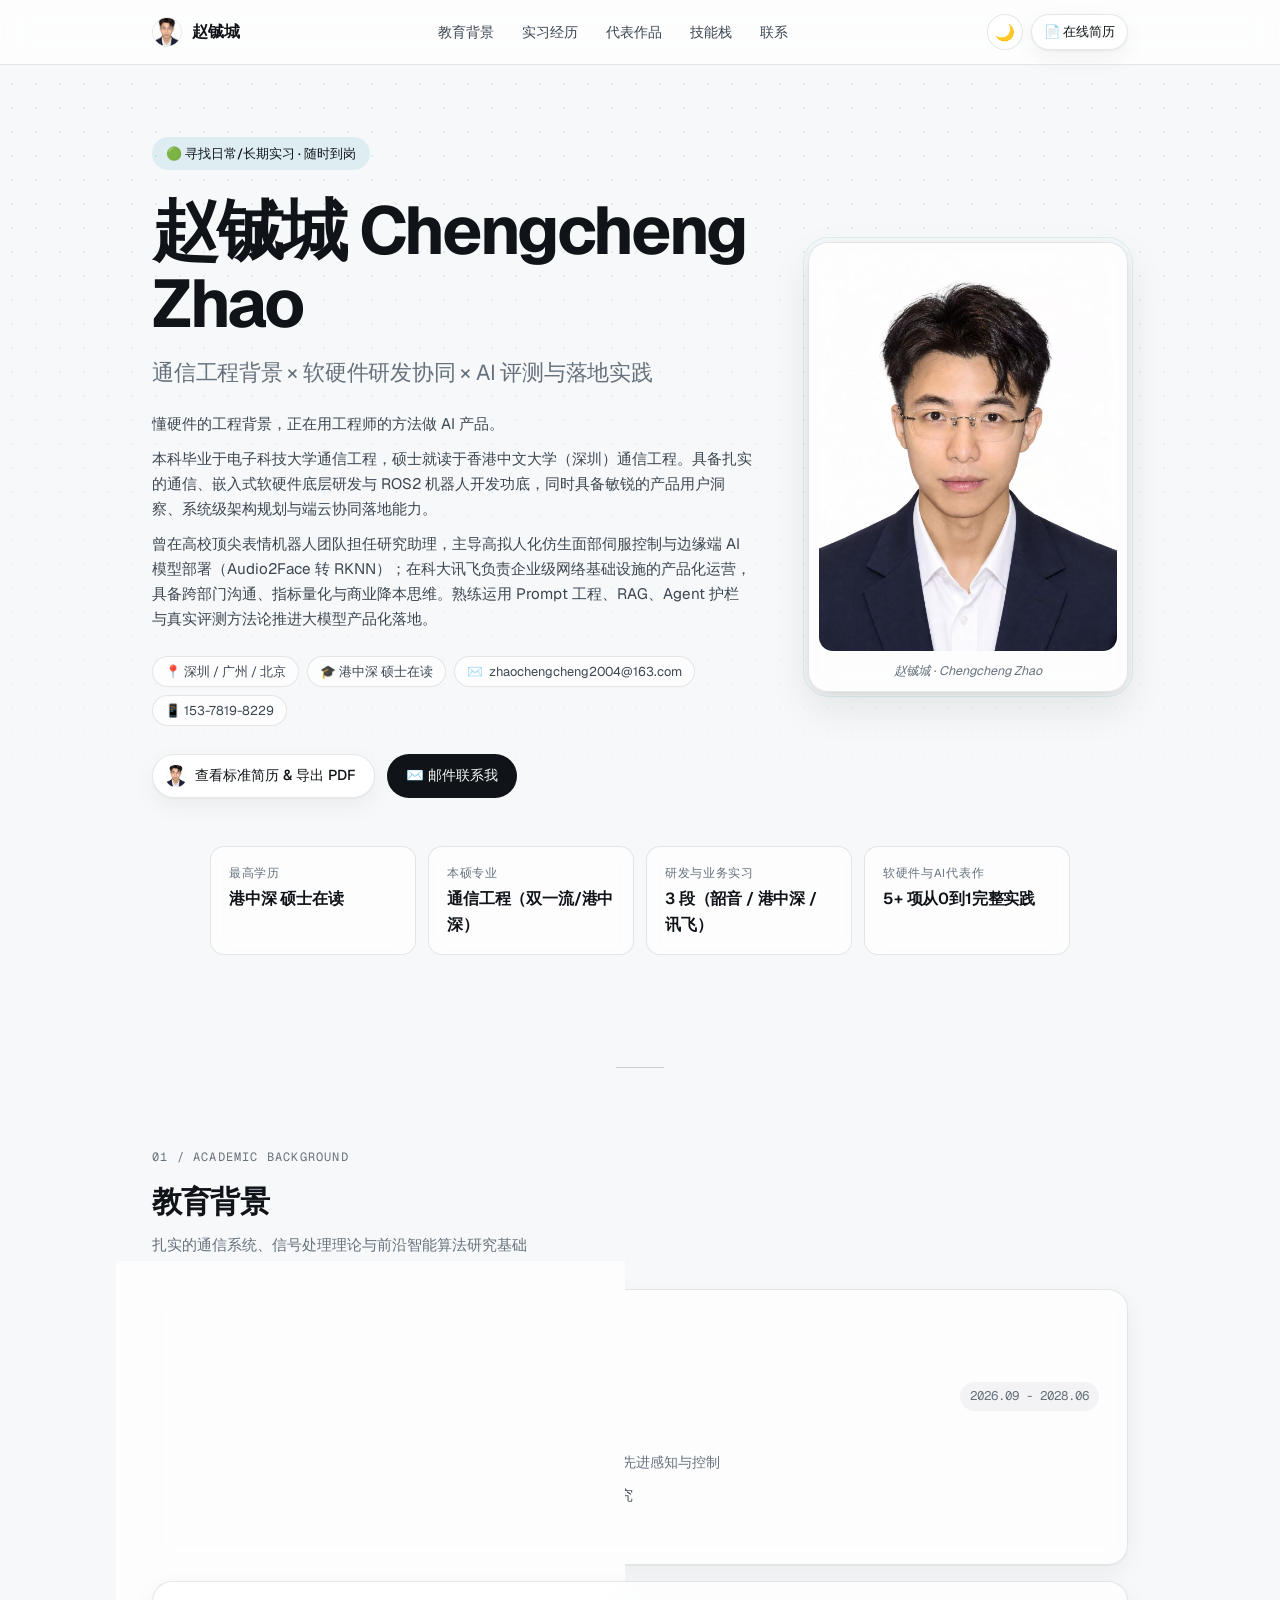
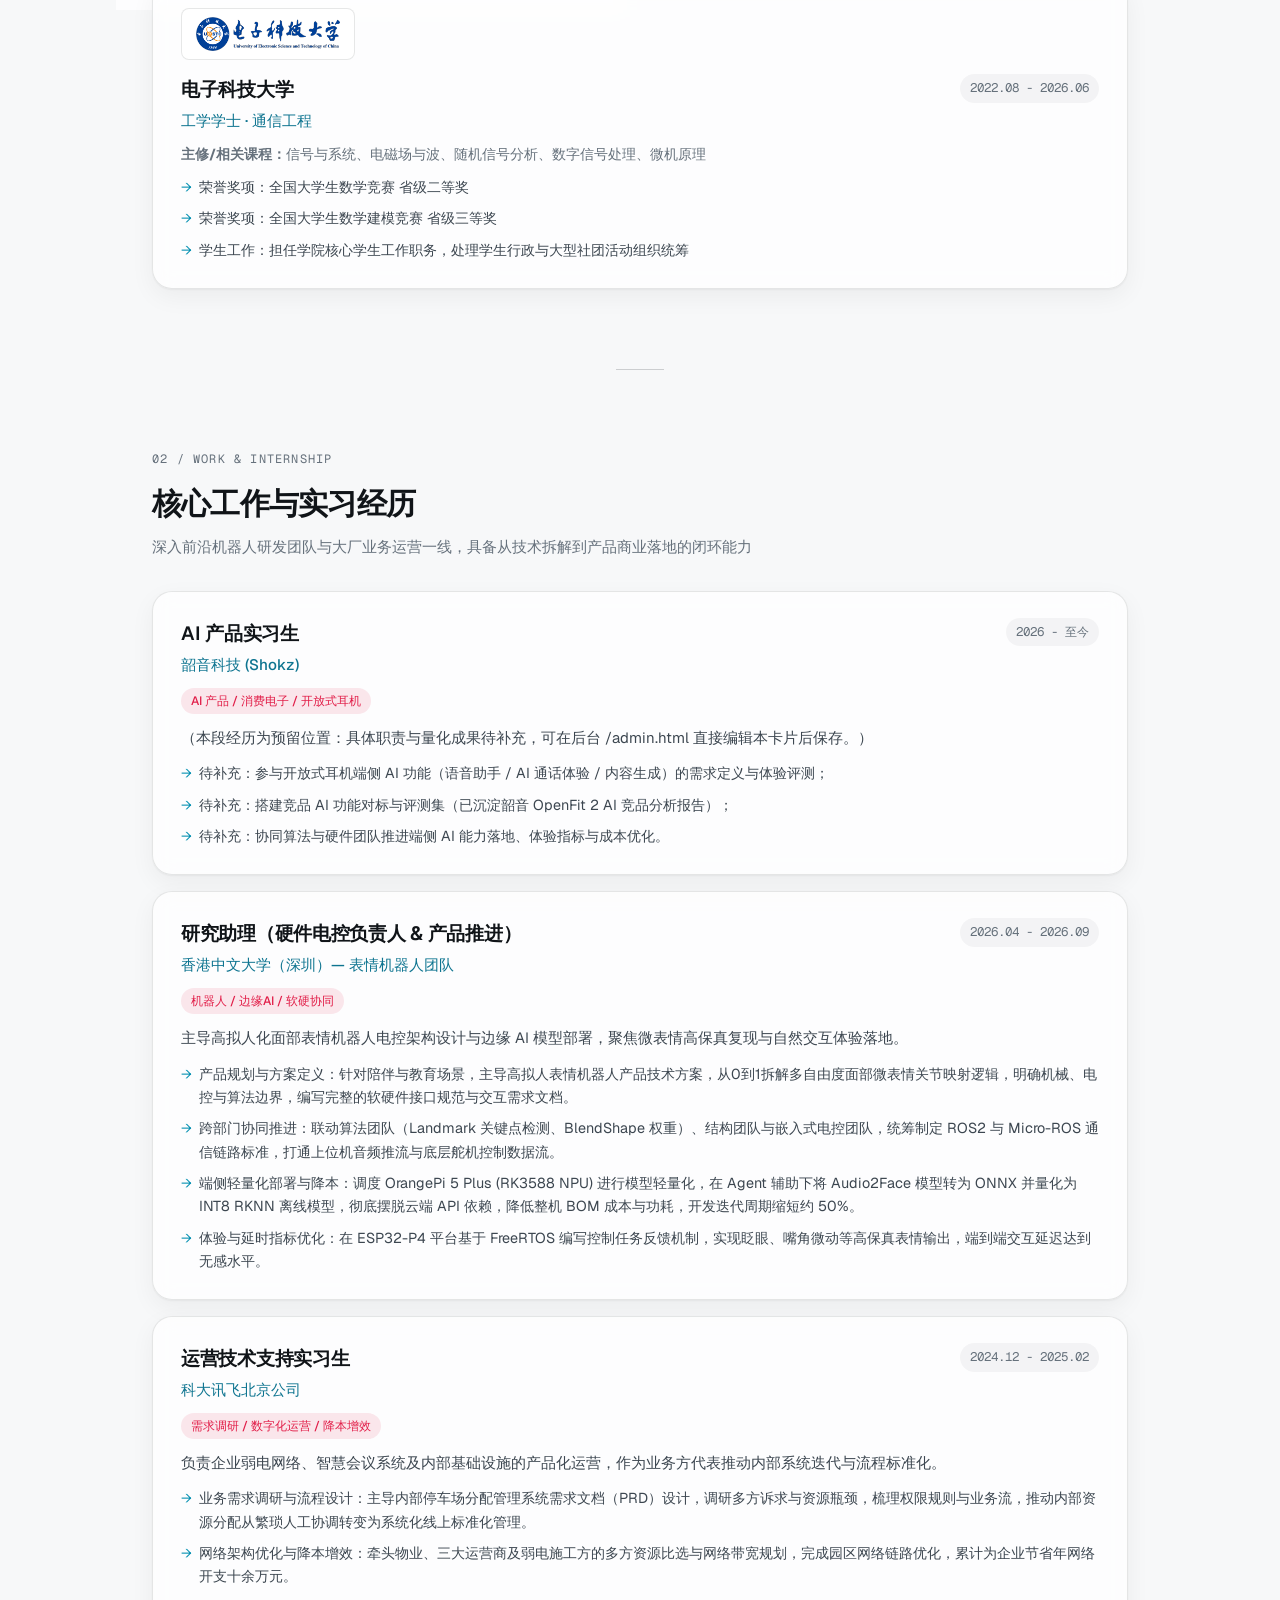
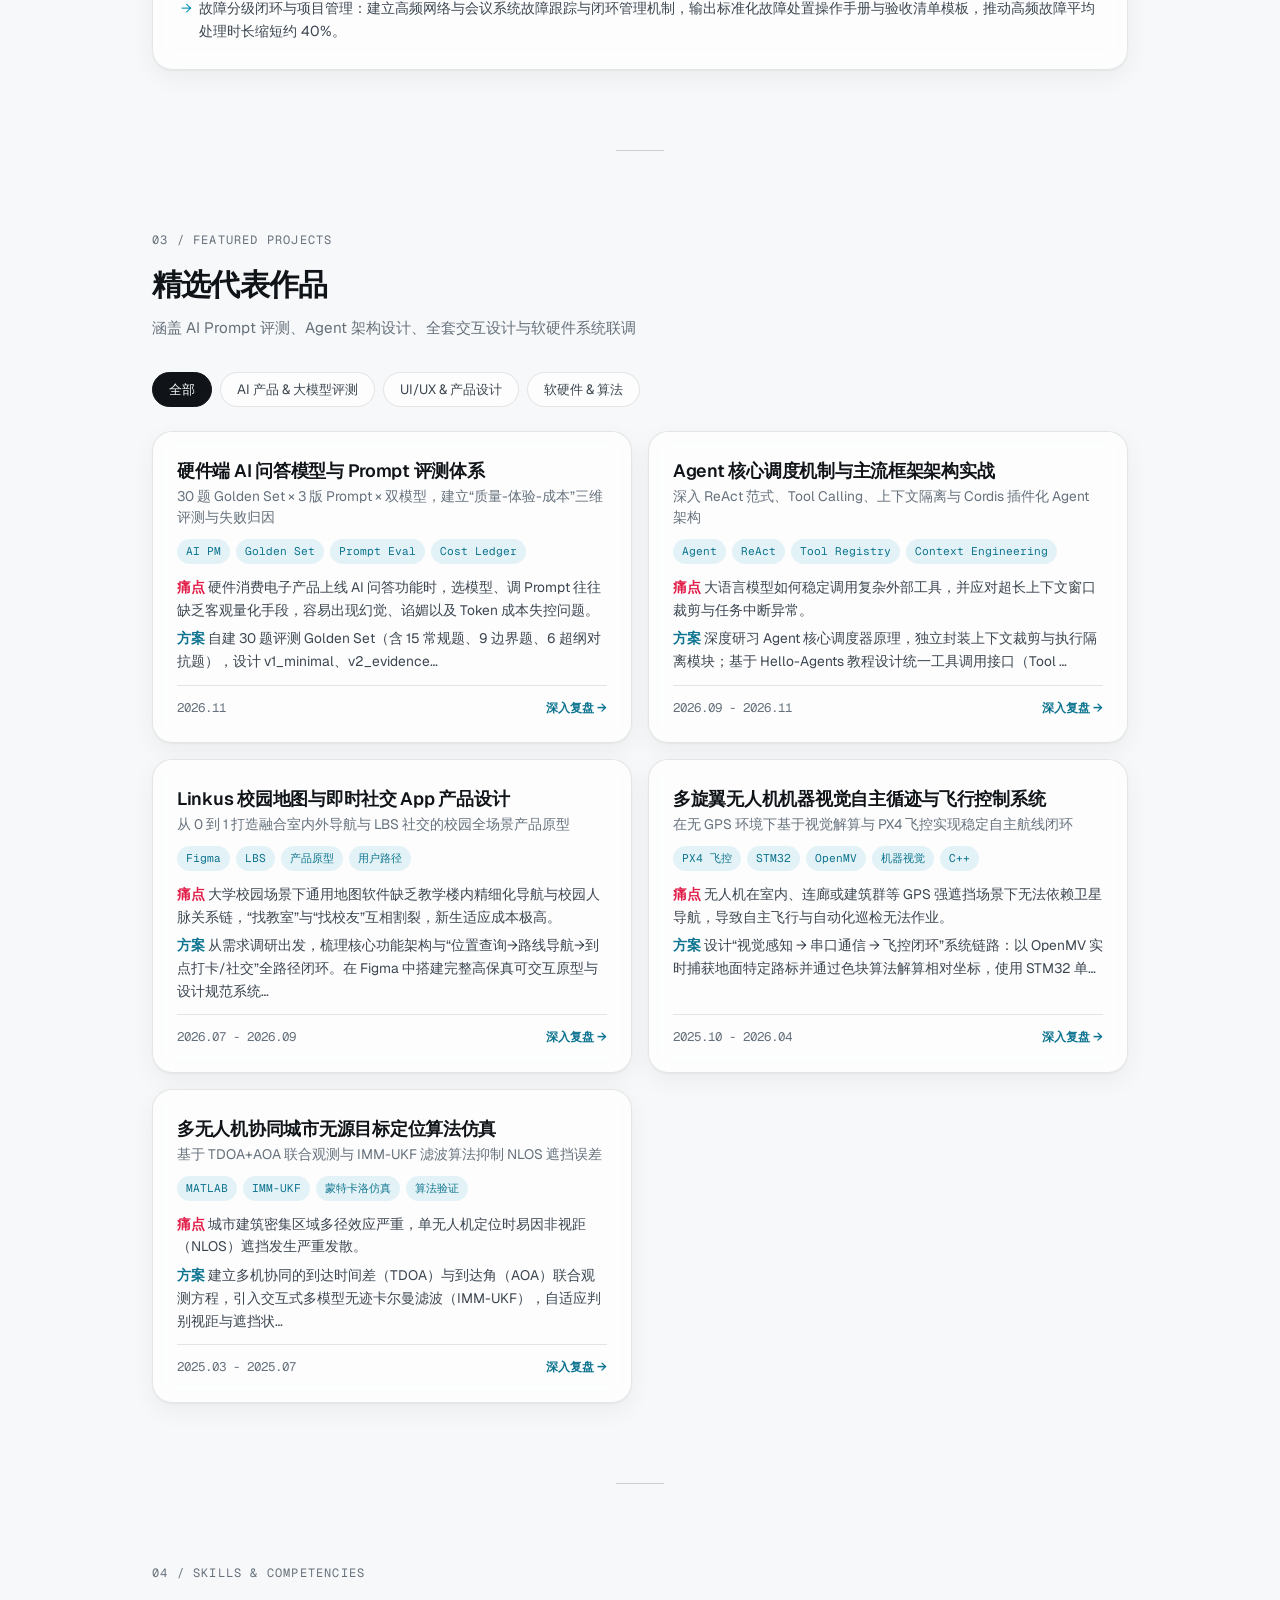
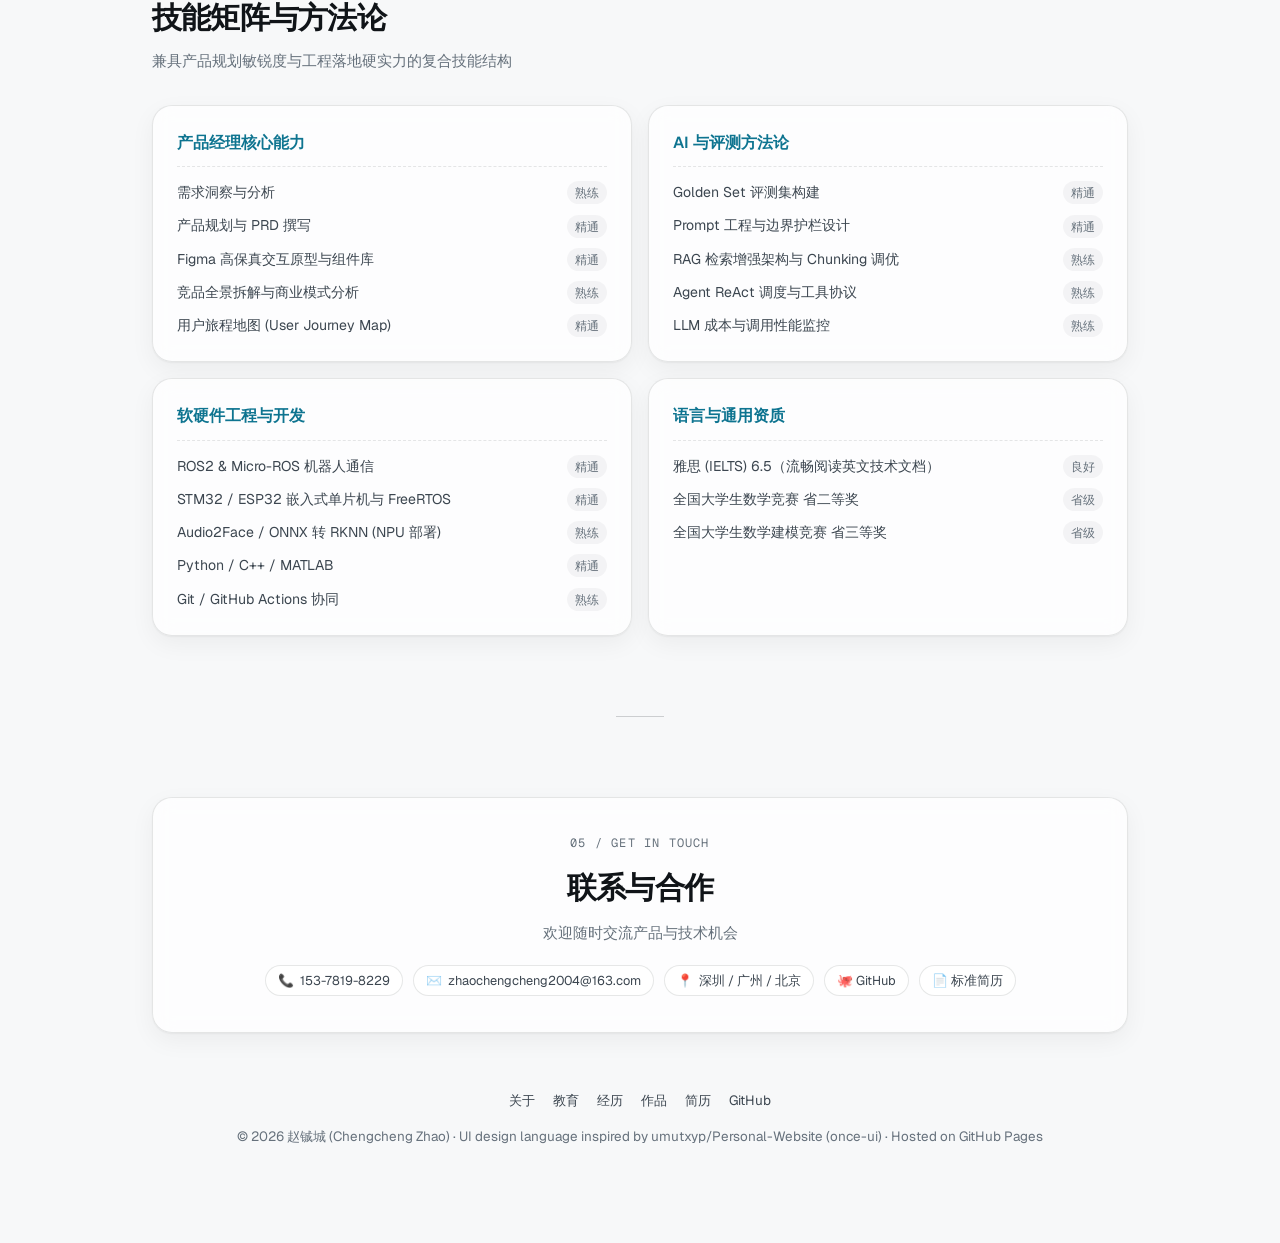
==== commit 6bb1bffb: "feat: full responsive adaptation for mobile (breakpoints 1024/860/480, safe-area bottom nav, resume " ====
--- a/index.html
+++ b/index.html
@@ -2,7 +2,9 @@
 <html lang="zh-CN">
 <head>
   <meta charset="UTF-8">
-  <meta name="viewport" content="width=device-width, initial-scale=1.0">
+  <meta name="viewport" content="width=device-width, initial-scale=1.0, viewport-fit=cover">
+  <meta name="theme-color" content="#F7F8F9" media="(prefers-color-scheme: light)">
+  <meta name="theme-color" content="#0E1113" media="(prefers-color-scheme: dark)">
   <title>赵铖城 (Chengcheng Zhao) | AI · 消费电子 · 机器人产品经理</title>
   <meta name="description" content="赵铖城个人官方主页：电子科技大学通信工程本科、香港中文大学（深圳）硕士在读，专注 AI、消费电子与机器人产品方向，具备软硬件协同研发功底与大模型评测落地经验。">
   <meta name="keywords" content="赵铖城, Chengcheng Zhao, AI产品经理, 机器人产品经理, 消费电子, Prompt评测, RAG, 嵌入式开发">
--- a/css/style.css
+++ b/css/style.css
@@ -166,7 +166,8 @@
 .mobile-nav {
   display: none;
   position: fixed;
-  bottom: 20px; left: 50%; transform: translateX(-50%);
+  bottom: calc(20px + env(safe-area-inset-bottom, 0px));
+  left: 50%; transform: translateX(-50%);
   z-index: 200;
   background: var(--surface);
   backdrop-filter: blur(16px);
@@ -216,6 +217,8 @@
   align-items: center;
 }
 
+.hero-text { min-width: 0; overflow-wrap: break-word; }
+
 .hero-portrait { display: flex; justify-content: center; }
 
 .portrait-frame {
@@ -482,9 +485,14 @@
 /* ==========================================================================
    响应式
    ========================================================================== */
+@media (max-width: 1024px) {
+  .container { padding: 0 20px; }
+  .hero-grid { grid-template-columns: minmax(0, 1fr) 260px; gap: 36px; }
+}
+
 @media (max-width: 860px) {
   .nav-links { display: none; }
-  .mobile-nav { display: flex; }
+  .mobile-nav { display: flex; max-width: calc(100vw - 32px); overflow-x: auto; }
   .highlights-bar { grid-template-columns: repeat(2, 1fr); }
   .project-grid { grid-template-columns: minmax(0, 1fr); }
   .skills-grid { grid-template-columns: 1fr; }
@@ -493,4 +501,29 @@
   .hero-portrait { order: -1; }
   .portrait-frame { max-width: 250px; margin: 0 auto; width: 100%; }
   .site-footer { padding-bottom: 120px; }
-}
+
+  /* 触控与窄屏优化 */
+  .card-header-row { flex-wrap: wrap; }
+  .timeline-card { padding: 20px; }
+  .modal-container { padding: 24px 20px; }
+  .section-title { font-size: 1.6rem; }
+  .line-divider { margin: 48px auto; }
+  .hero-cta .btn { flex: 1 1 auto; justify-content: center; }
+  .edu-logo-chip img { height: 28px; }
+  .contact-card { padding: 26px 18px; }
+  .nav-link, .tab-btn { padding: 8px 14px; }
+}
+
+@media (max-width: 480px) {
+  .highlights-bar { gap: 8px; }
+  .highlight-item { padding: 12px; }
+  .highlight-value { font-size: 0.9rem; }
+  .hero-meta { gap: 6px; }
+  .meta-pill { font-size: 0.74rem; padding: 3px 10px; }
+  .brand-name { font-size: 0.92rem; }
+  .header-actions .btn-sm { padding: 6px 10px; font-size: 0.78rem; }
+  .portrait-frame { max-width: 210px; }
+  .project-card { padding: 18px; }
+  .skill-category-card { padding: 18px; }
+  .bullet-points li { font-size: 0.86rem; }
+}
